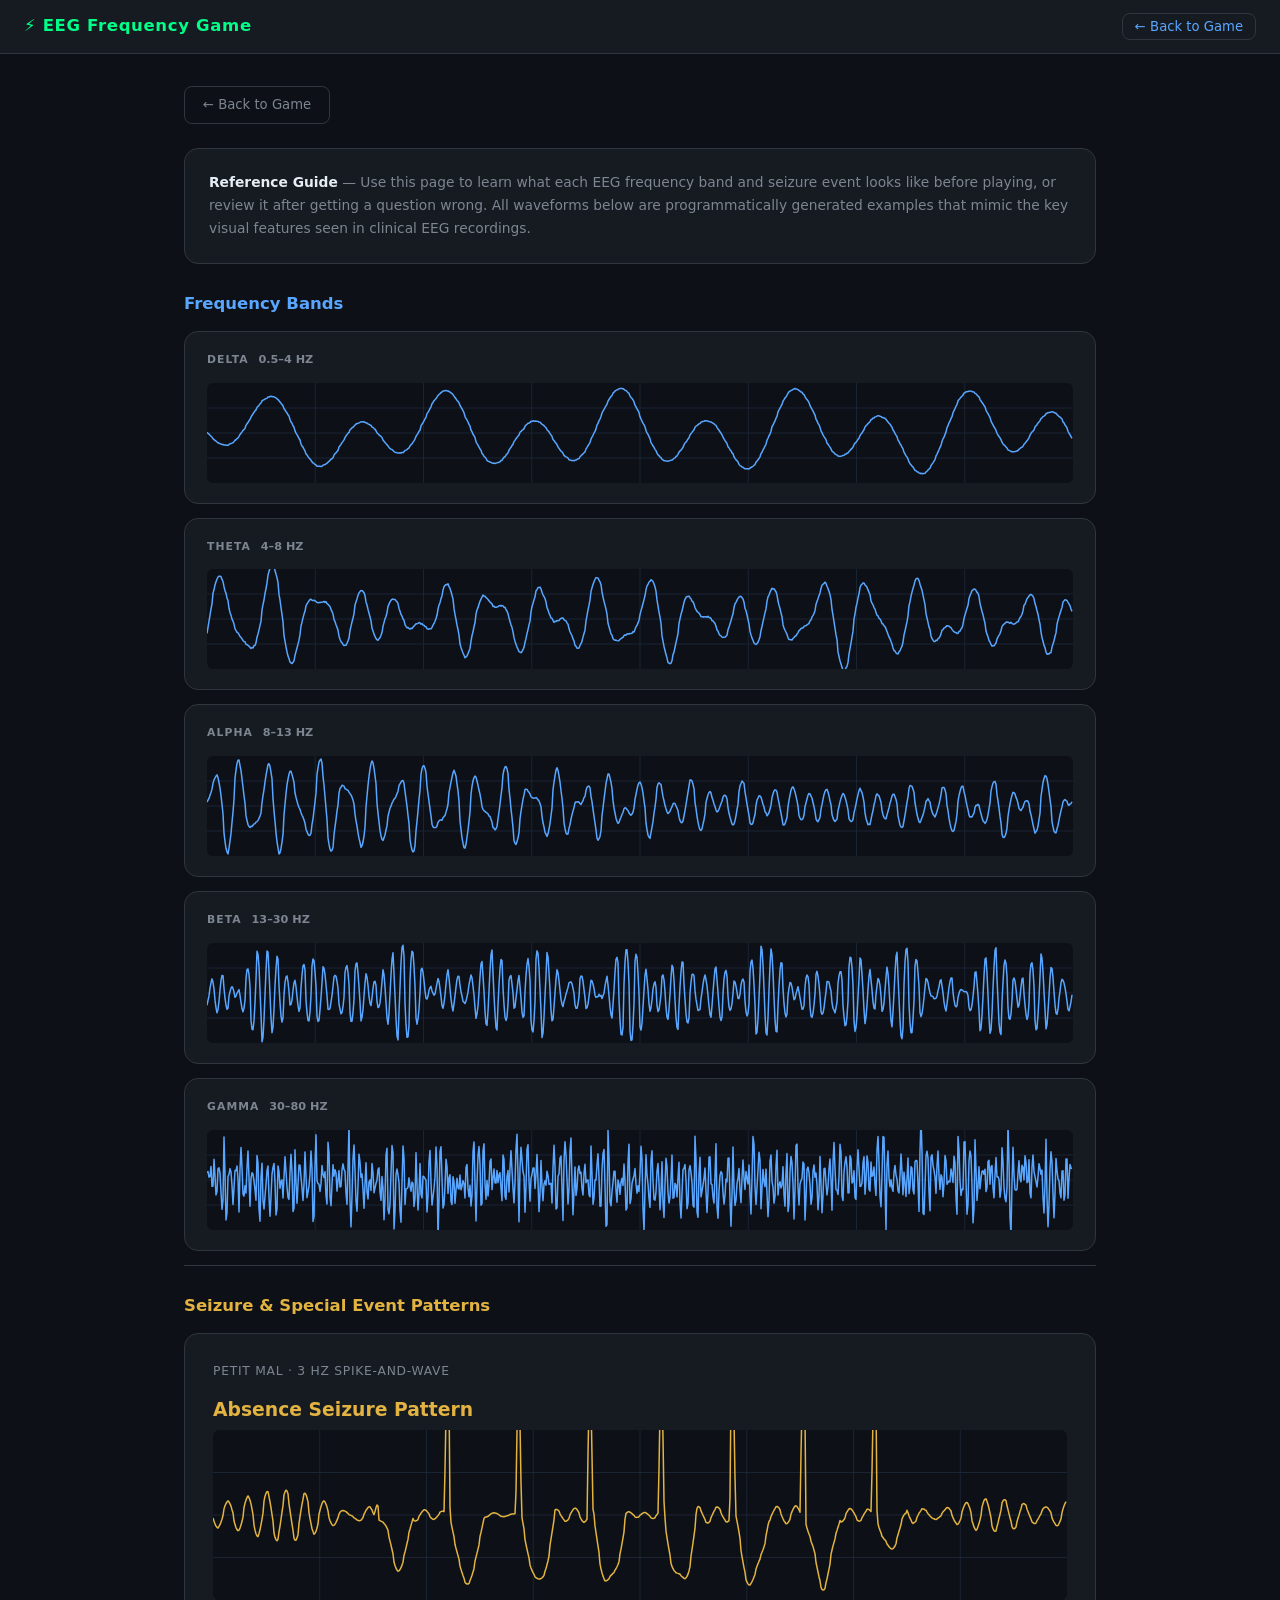
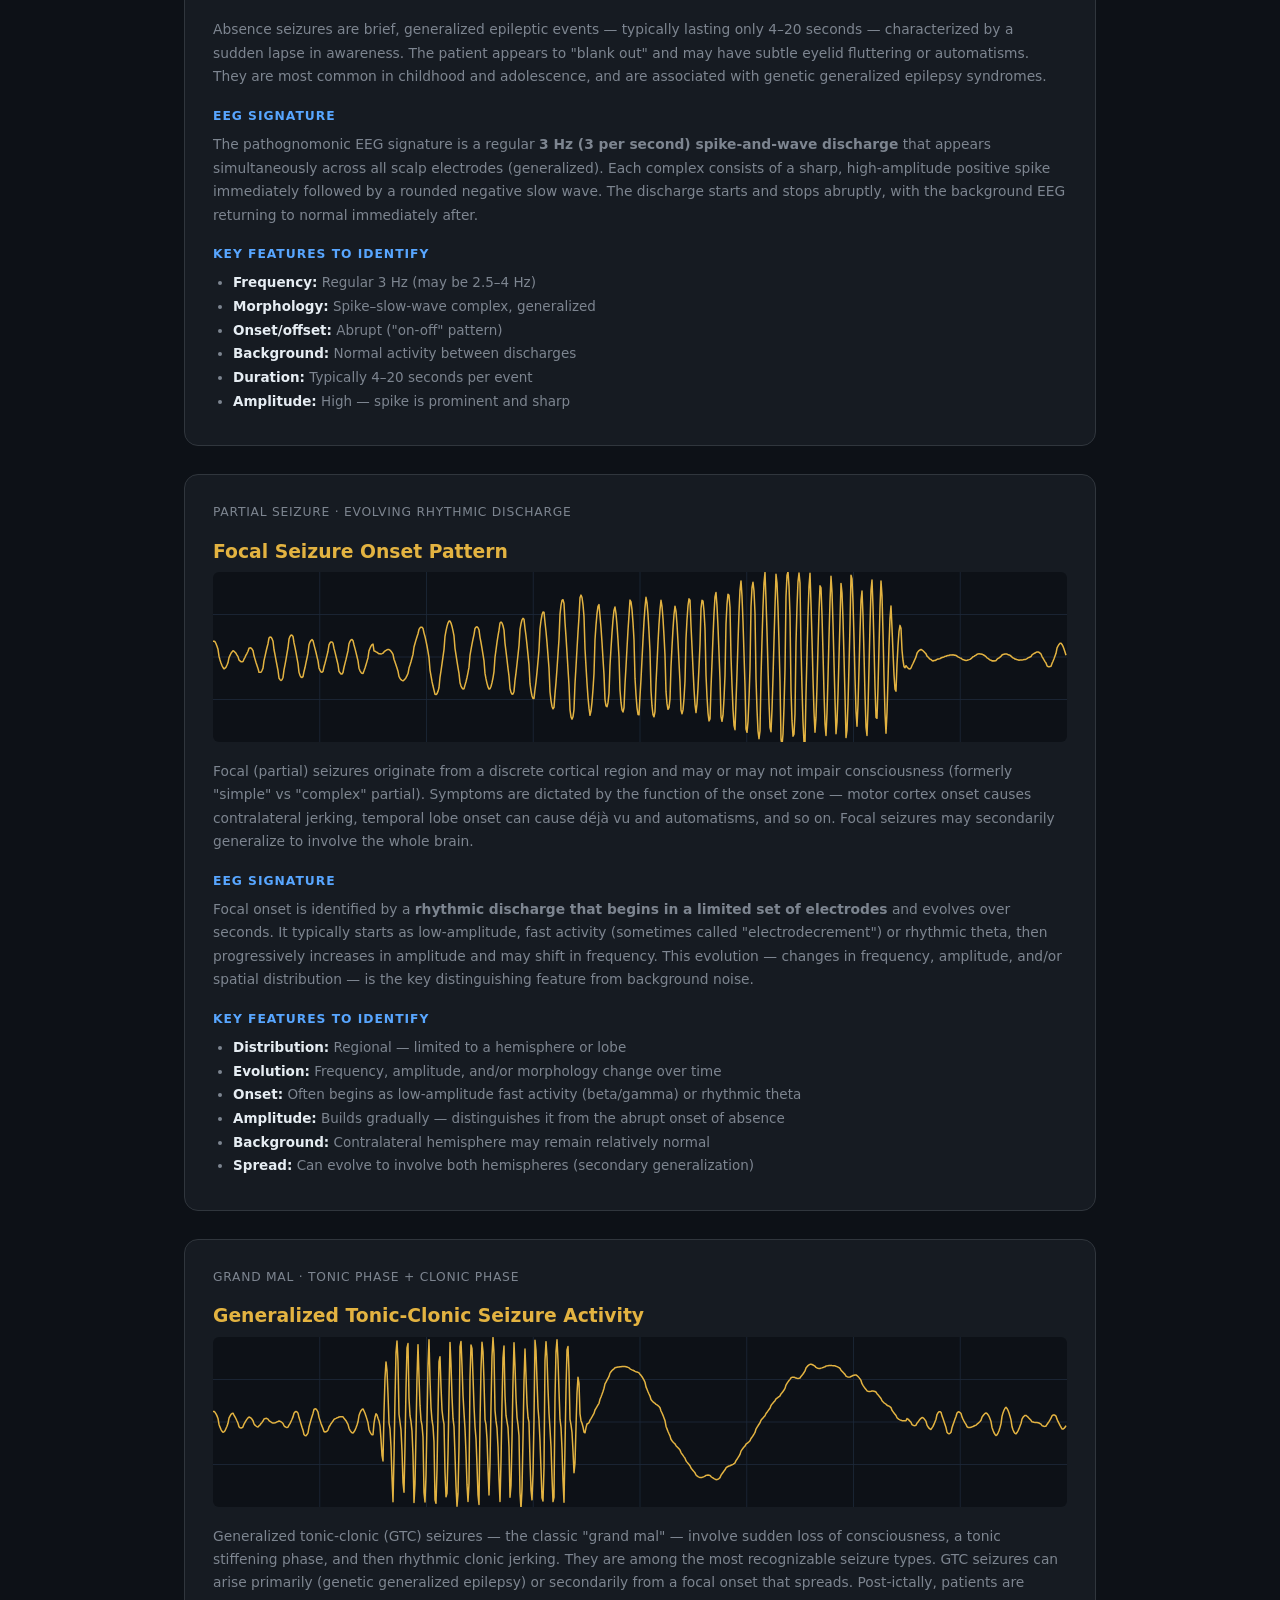
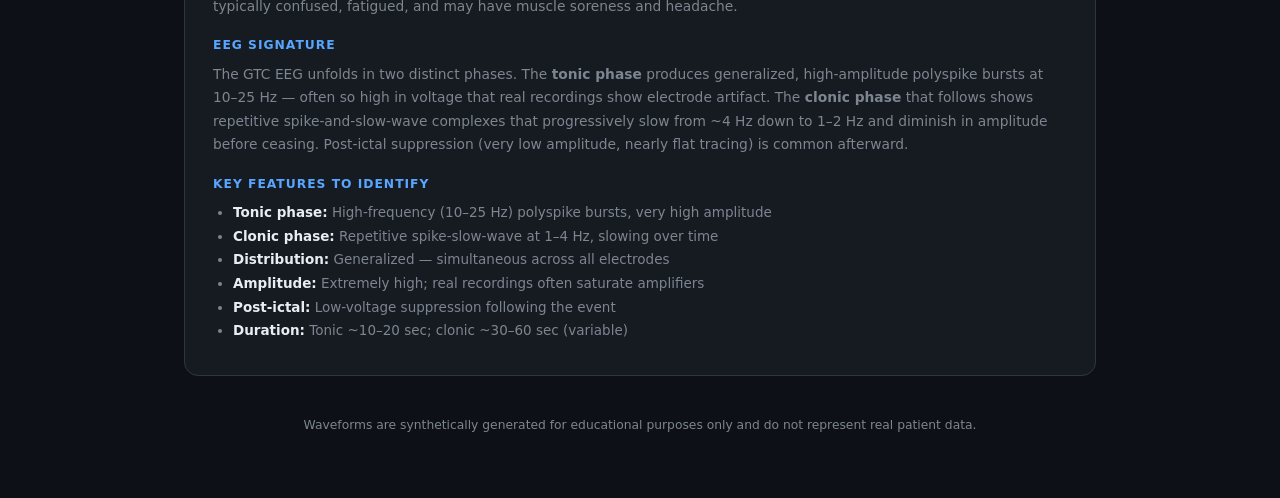
==== guide.html @ 134cc87a "first push, bare bones functionality" ====
<!DOCTYPE html>
<html lang="en">
<head>
  <meta charset="UTF-8" />
  <meta name="viewport" content="width=device-width, initial-scale=1.0" />
  <title>EEG Reference Guide</title>
  <link rel="stylesheet" href="style.css" />
  <style>
    .guide-intro {
      background: var(--surface);
      border: 1px solid var(--border);
      border-radius: var(--radius-lg);
      padding: 22px 24px;
      margin-bottom: 28px;
      color: var(--text-muted);
      font-size: 0.92rem;
      line-height: 1.7;
    }
    .guide-intro strong { color: var(--text); }

    .guide-back-btn {
      display: inline-block;
      padding: 8px 18px;
      border: 1px solid var(--border);
      border-radius: var(--radius);
      color: var(--text-muted);
      font-size: 0.88rem;
      margin-bottom: 24px;
      transition: border-color 0.15s, color 0.15s;
    }
    .guide-back-btn:hover {
      border-color: var(--green);
      color: var(--green);
      text-decoration: none;
    }

    .section-divider {
      border: none;
      border-top: 1px solid var(--border);
      margin: 8px 0 28px;
    }

    .band-section-header {
      font-size: 1.1rem;
      font-weight: 700;
      color: var(--blue);
      margin-bottom: 14px;
    }
  </style>
</head>
<body>

<header class="site-header">
  <h1>⚡ EEG Frequency Game</h1>
  <nav class="header-nav">
    <a href="index.html">← Back to Game</a>
  </nav>
</header>

<main class="main-content">

  <a href="index.html" class="guide-back-btn">← Back to Game</a>

  <div class="guide-intro">
    <strong>Reference Guide</strong> — Use this page to learn what each EEG frequency band and seizure event looks
    like before playing, or review it after getting a question wrong. All waveforms below are
    programmatically generated examples that mimic the key visual features seen in clinical EEG recordings.
  </div>

  <!-- ── Frequency Bands ─────────────────────────────────────────────── -->
  <div class="band-section-header">Frequency Bands</div>
  <div id="band-examples"></div>

  <hr class="section-divider" />

  <!-- ── Seizure Events ─────────────────────────────────────────────── -->
  <div class="band-section-header" style="color:var(--yellow)">Seizure &amp; Special Event Patterns</div>

  <div id="guide-container"></div>

  <p style="margin-top:40px;color:var(--text-muted);font-size:0.82rem;text-align:center;">
    Waveforms are synthetically generated for educational purposes only and do not represent real patient data.
  </p>

</main>

<script src="eeg.js"></script>
<script src="guide.js"></script>
</body>
</html>
---- style.css ----
/* ── Reset & base ──────────────────────────────────────────────────────── */
*, *::before, *::after { box-sizing: border-box; margin: 0; padding: 0; }

:root {
  --bg:        #0d1117;
  --surface:   #161b22;
  --surface2:  #1e2a3a;
  --border:    #30363d;
  --text:      #e6edf3;
  --text-muted:#7d8590;
  --green:     #00ff88;
  --green-dim: #00c96a;
  --blue:      #58a6ff;
  --yellow:    #e3b341;
  --red:       #f85149;
  --purple:    #bc8cff;
  --radius:    8px;
  --radius-lg: 14px;
}

html, body {
  height: 100%;
  background: var(--bg);
  color: var(--text);
  font-family: 'Segoe UI', system-ui, -apple-system, sans-serif;
  font-size: 15px;
  line-height: 1.5;
}

a { color: var(--blue); text-decoration: none; }
a:hover { text-decoration: underline; }

/* ── Utility ───────────────────────────────────────────────────────────── */
.hidden { display: none !important; }

/* ── Header ────────────────────────────────────────────────────────────── */
.site-header {
  display: flex;
  align-items: center;
  justify-content: space-between;
  padding: 14px 24px;
  background: var(--surface);
  border-bottom: 1px solid var(--border);
  position: sticky;
  top: 0;
  z-index: 100;
}

.site-header h1 {
  font-size: 1.1rem;
  font-weight: 600;
  color: var(--green);
  letter-spacing: 0.04em;
}

.header-stats {
  display: flex;
  gap: 20px;
  font-size: 0.88rem;
  color: var(--text-muted);
}

.header-stats span strong {
  color: var(--text);
  font-weight: 600;
}

.header-nav a {
  font-size: 0.88rem;
  padding: 5px 12px;
  border: 1px solid var(--border);
  border-radius: var(--radius);
  transition: border-color 0.15s, color 0.15s;
}

.header-nav a:hover {
  border-color: var(--blue);
  color: var(--blue);
  text-decoration: none;
}

/* ── Main layout ───────────────────────────────────────────────────────── */
.main-content {
  max-width: 960px;
  margin: 0 auto;
  padding: 32px 24px 64px;
}

/* ── EEG canvas container ──────────────────────────────────────────────── */
.canvas-container {
  background: var(--surface);
  border: 1px solid var(--border);
  border-radius: var(--radius-lg);
  padding: 16px;
  margin-bottom: 28px;
}

.canvas-label {
  font-size: 0.78rem;
  color: var(--text-muted);
  letter-spacing: 0.08em;
  text-transform: uppercase;
  margin-bottom: 10px;
}

#eeg-canvas {
  width: 100%;
  height: 200px;
  display: block;
  border-radius: 6px;
}

/* ── Section card ──────────────────────────────────────────────────────── */
.card {
  background: var(--surface);
  border: 1px solid var(--border);
  border-radius: var(--radius-lg);
  padding: 20px 22px;
  margin-bottom: 18px;
}

.card-title {
  font-size: 0.72rem;
  letter-spacing: 0.1em;
  text-transform: uppercase;
  color: var(--text-muted);
  margin-bottom: 14px;
  font-weight: 600;
}

/* ── Toggle button groups ──────────────────────────────────────────────── */
.btn-group {
  display: flex;
  flex-wrap: wrap;
  gap: 10px;
}

.btn-toggle {
  padding: 8px 18px;
  border-radius: var(--radius);
  border: 1px solid var(--border);
  background: transparent;
  color: var(--text-muted);
  cursor: pointer;
  font-size: 0.9rem;
  font-weight: 500;
  transition: border-color 0.15s, color 0.15s, background 0.15s;
}

.btn-toggle:hover {
  border-color: var(--blue);
  color: var(--text);
}

.btn-toggle.selected {
  border-color: var(--green);
  color: var(--green);
  background: rgba(0, 255, 136, 0.08);
}

/* Event buttons */
.btn-event {
  padding: 8px 18px;
  border-radius: var(--radius);
  border: 1px solid var(--border);
  background: transparent;
  color: var(--text-muted);
  cursor: pointer;
  font-size: 0.88rem;
  font-weight: 500;
  transition: border-color 0.15s, color 0.15s, background 0.15s;
}

.btn-event:hover {
  border-color: var(--yellow);
  color: var(--text);
}

.btn-event.selected {
  border-color: var(--yellow);
  color: var(--yellow);
  background: rgba(227, 179, 65, 0.1);
}

.btn-event.selected-none {
  border-color: var(--text-muted);
  color: var(--text);
  background: rgba(255,255,255,0.04);
}

/* ── Submit button ─────────────────────────────────────────────────────── */
.btn-submit {
  display: block;
  width: 100%;
  max-width: 280px;
  margin: 24px auto 0;
  padding: 13px 0;
  border-radius: var(--radius);
  border: none;
  background: var(--green);
  color: #000;
  font-size: 1rem;
  font-weight: 700;
  cursor: pointer;
  letter-spacing: 0.03em;
  transition: background 0.15s, transform 0.1s;
}

.btn-submit:hover  { background: var(--green-dim); }
.btn-submit:active { transform: scale(0.97); }
.btn-submit:disabled {
  background: var(--border);
  color: var(--text-muted);
  cursor: not-allowed;
  transform: none;
}

/* ── Next Round button ─────────────────────────────────────────────────── */
.btn-next {
  display: inline-block;
  padding: 11px 28px;
  border-radius: var(--radius);
  border: 1px solid var(--green);
  background: transparent;
  color: var(--green);
  font-size: 0.95rem;
  font-weight: 600;
  cursor: pointer;
  transition: background 0.15s;
}

.btn-next:hover { background: rgba(0,255,136,0.08); }

/* ── Feedback panel ────────────────────────────────────────────────────── */
#feedback-panel {
  background: var(--surface);
  border: 1px solid var(--border);
  border-radius: var(--radius-lg);
  padding: 24px 26px;
  margin-top: 24px;
  animation: slideDown 0.22s ease;
}

@keyframes slideDown {
  from { opacity: 0; transform: translateY(-8px); }
  to   { opacity: 1; transform: translateY(0); }
}

.feedback-header {
  display: flex;
  align-items: center;
  gap: 10px;
  margin-bottom: 16px;
}

.feedback-icon {
  font-size: 1.6rem;
  line-height: 1;
}

.feedback-headline {
  font-size: 1.15rem;
  font-weight: 700;
}

.feedback-headline.correct { color: var(--green); }
.feedback-headline.partial { color: var(--yellow); }
.feedback-headline.wrong   { color: var(--red); }

.feedback-detail {
  color: var(--text-muted);
  font-size: 0.92rem;
  margin-bottom: 14px;
  line-height: 1.6;
}

.feedback-points {
  font-size: 0.88rem;
  color: var(--blue);
  margin-bottom: 18px;
  font-weight: 600;
}

/* event guide inside feedback */
.event-guide-block {
  background: var(--surface2);
  border: 1px solid var(--border);
  border-radius: var(--radius);
  padding: 16px;
  margin-top: 14px;
}

.event-guide-block h3 {
  font-size: 0.85rem;
  text-transform: uppercase;
  letter-spacing: 0.08em;
  color: var(--yellow);
  margin-bottom: 10px;
}

.event-guide-block canvas {
  width: 100%;
  height: 130px;
  display: block;
  border-radius: 4px;
  margin-bottom: 10px;
}

.event-guide-block p {
  font-size: 0.88rem;
  color: var(--text-muted);
  line-height: 1.65;
}

.event-guide-block ul {
  margin-top: 8px;
  padding-left: 18px;
  font-size: 0.86rem;
  color: var(--text-muted);
  line-height: 1.7;
}

/* ── Score summary (end of game) ───────────────────────────────────────── */
#game-over {
  text-align: center;
  padding: 48px 24px;
}

#game-over h2 {
  font-size: 2rem;
  color: var(--green);
  margin-bottom: 10px;
}

#game-over .final-score {
  font-size: 3.5rem;
  font-weight: 800;
  color: var(--text);
  margin: 16px 0;
}

#game-over .score-label {
  color: var(--text-muted);
  margin-bottom: 28px;
}

#game-over .btn-submit {
  margin: 0 auto;
}

/* ── Guide page ────────────────────────────────────────────────────────── */
.guide-section {
  background: var(--surface);
  border: 1px solid var(--border);
  border-radius: var(--radius-lg);
  padding: 28px 28px 32px;
  margin-bottom: 28px;
}

.guide-section h2 {
  font-size: 1.25rem;
  font-weight: 700;
  color: var(--yellow);
  margin-bottom: 6px;
}

.guide-subtitle {
  font-size: 0.82rem;
  color: var(--text-muted);
  letter-spacing: 0.06em;
  text-transform: uppercase;
  margin-bottom: 16px;
}

.guide-canvas-wrap {
  margin-bottom: 18px;
}

.guide-canvas-wrap canvas {
  width: 100%;
  height: 170px;
  display: block;
  border-radius: 6px;
}

.guide-section p {
  color: var(--text-muted);
  font-size: 0.92rem;
  line-height: 1.7;
  margin-bottom: 12px;
}

.guide-section h3 {
  font-size: 0.82rem;
  text-transform: uppercase;
  letter-spacing: 0.08em;
  color: var(--blue);
  margin-bottom: 8px;
  margin-top: 18px;
}

.guide-section ul {
  padding-left: 20px;
  font-size: 0.9rem;
  color: var(--text-muted);
  line-height: 1.75;
}

.guide-section ul li strong { color: var(--text); }

/* ── Responsive tweaks ─────────────────────────────────────────────────── */
@media (max-width: 600px) {
  .site-header { padding: 12px 16px; flex-wrap: wrap; gap: 8px; }
  .main-content { padding: 20px 14px 48px; }
  .btn-group { gap: 8px; }
  .btn-toggle, .btn-event { padding: 7px 14px; font-size: 0.85rem; }
}
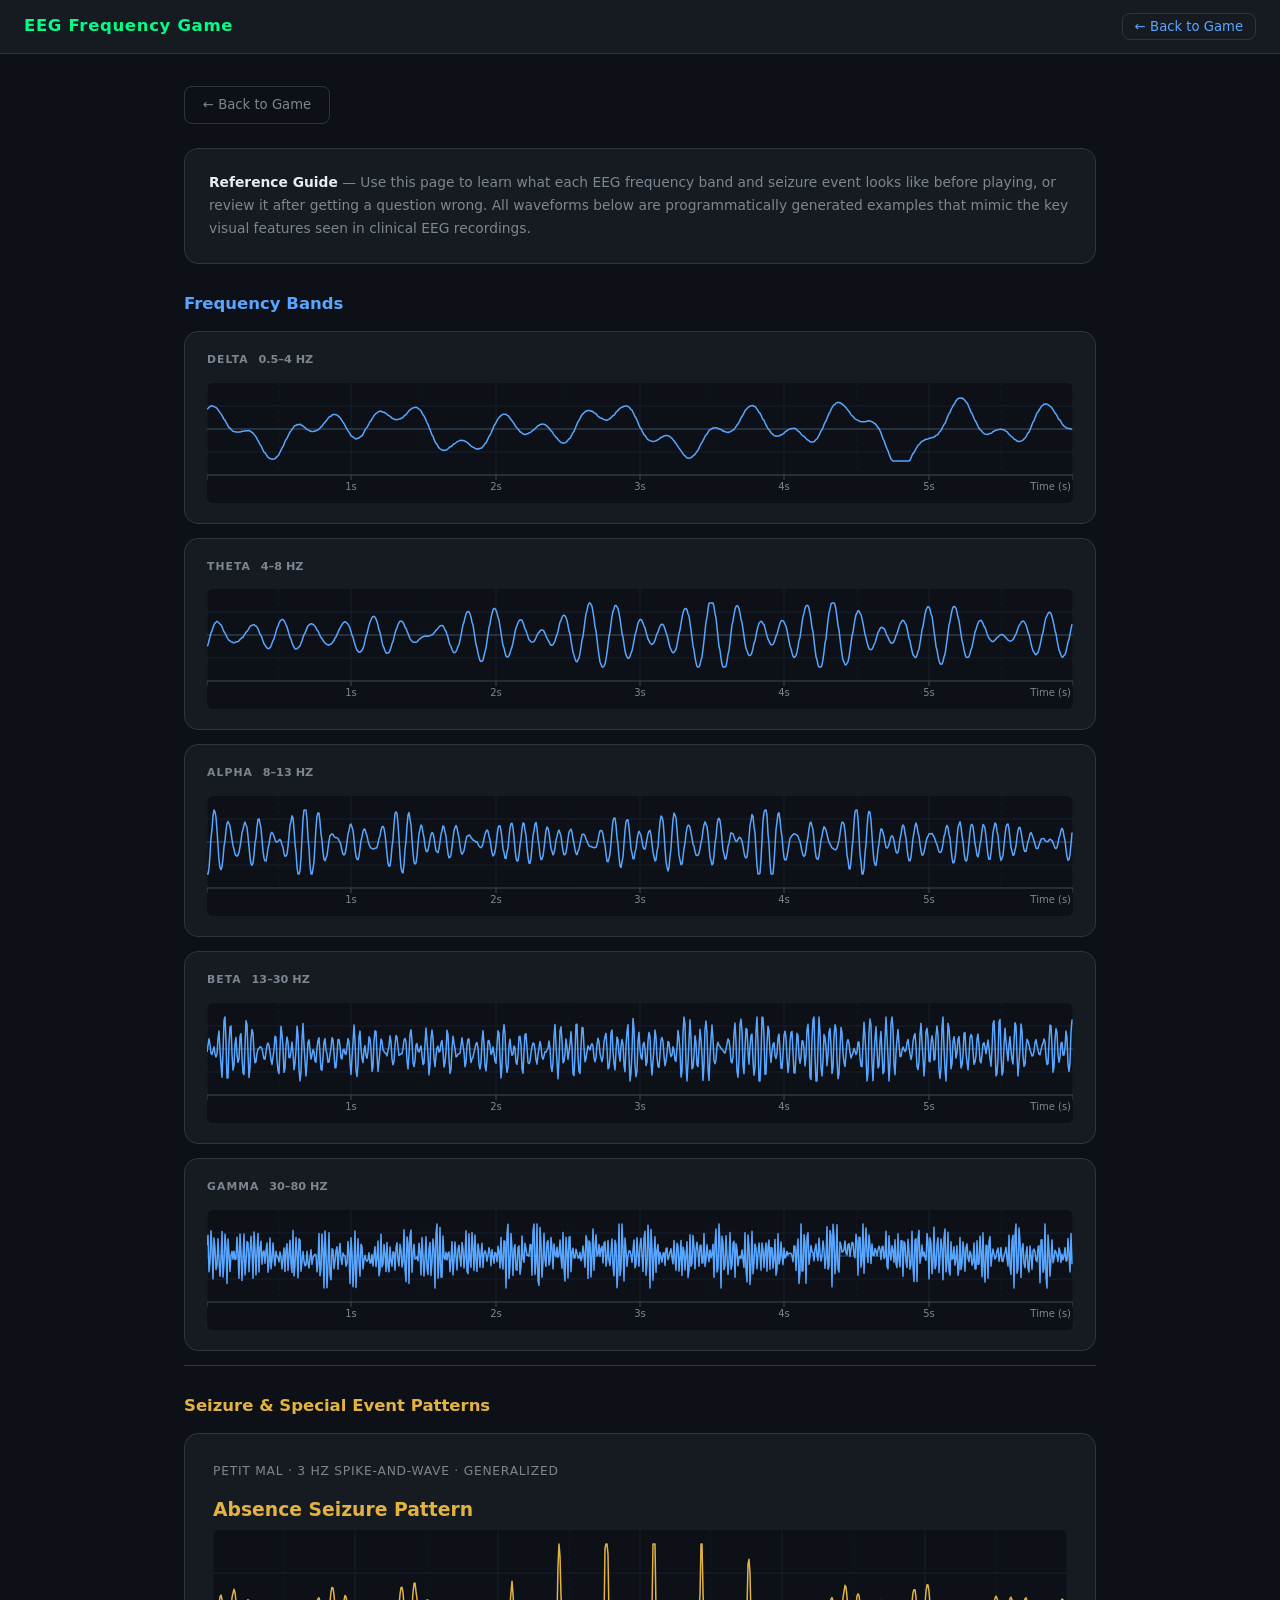
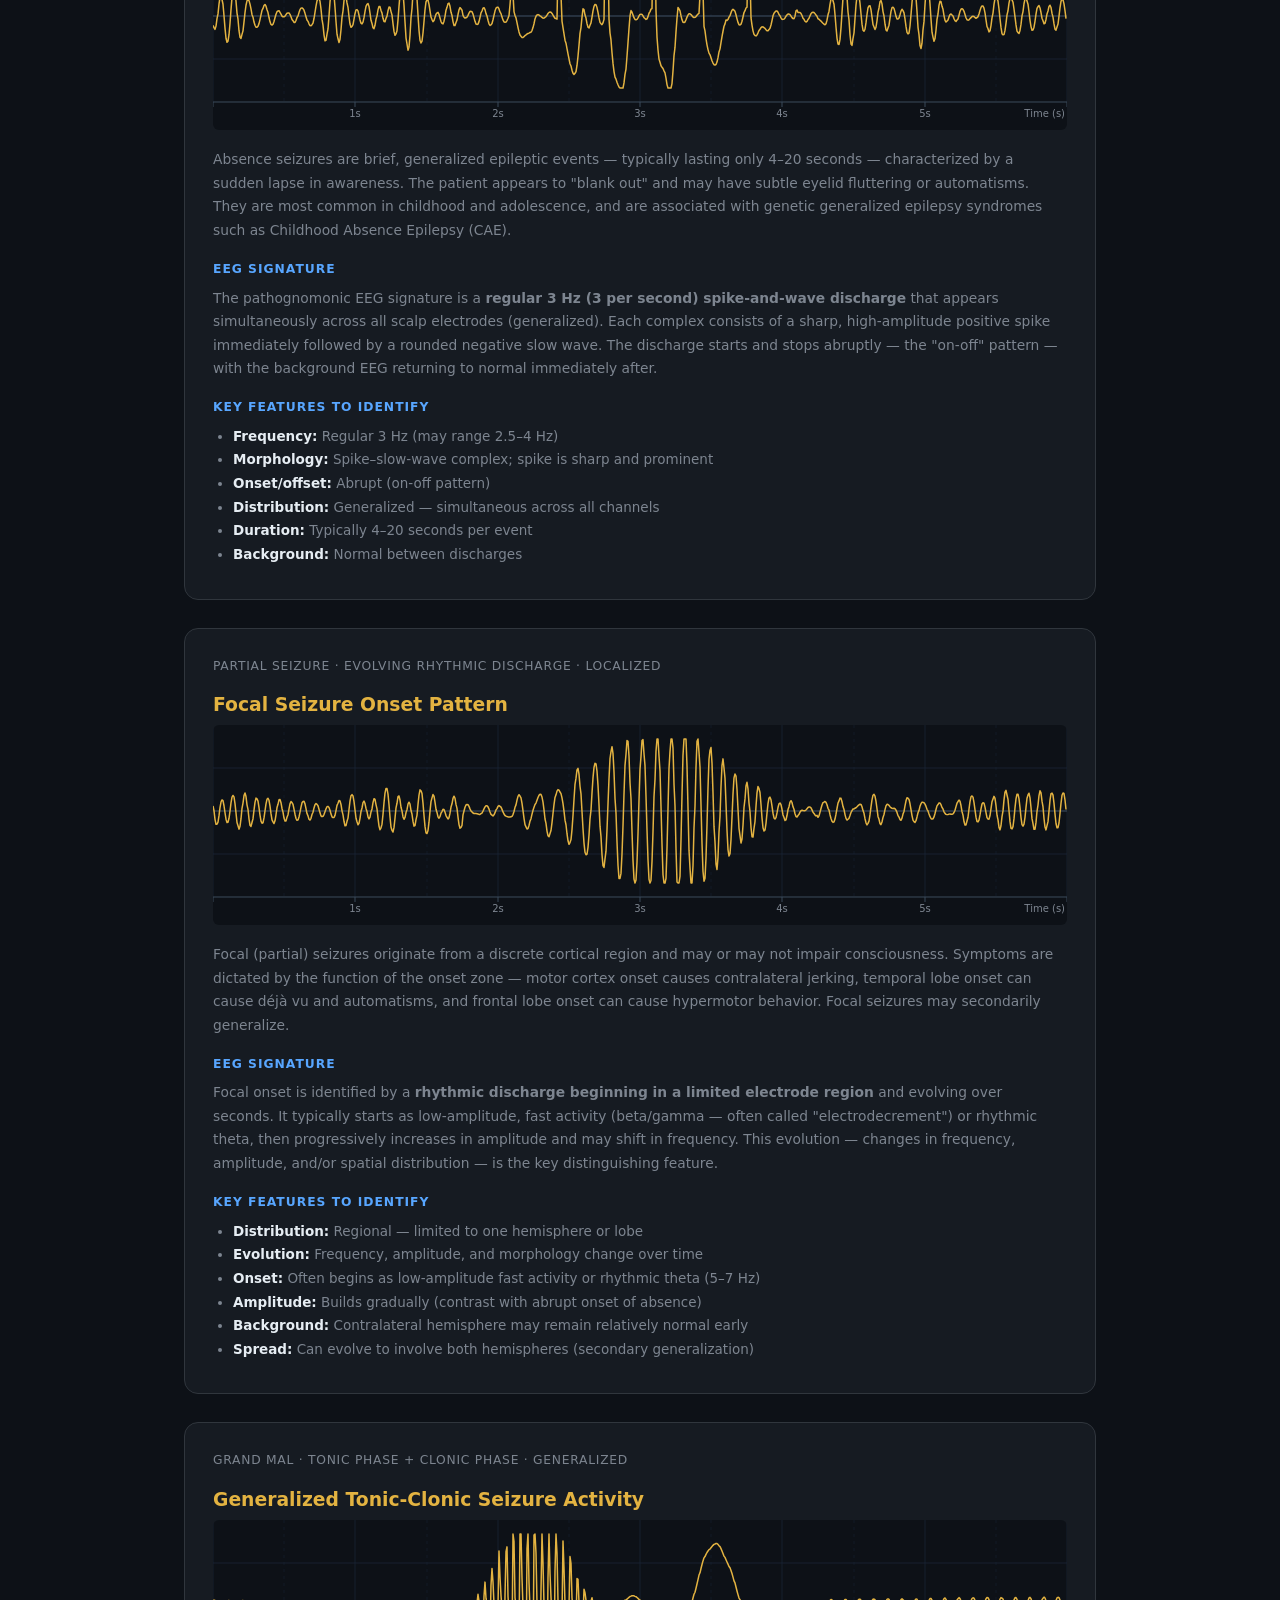
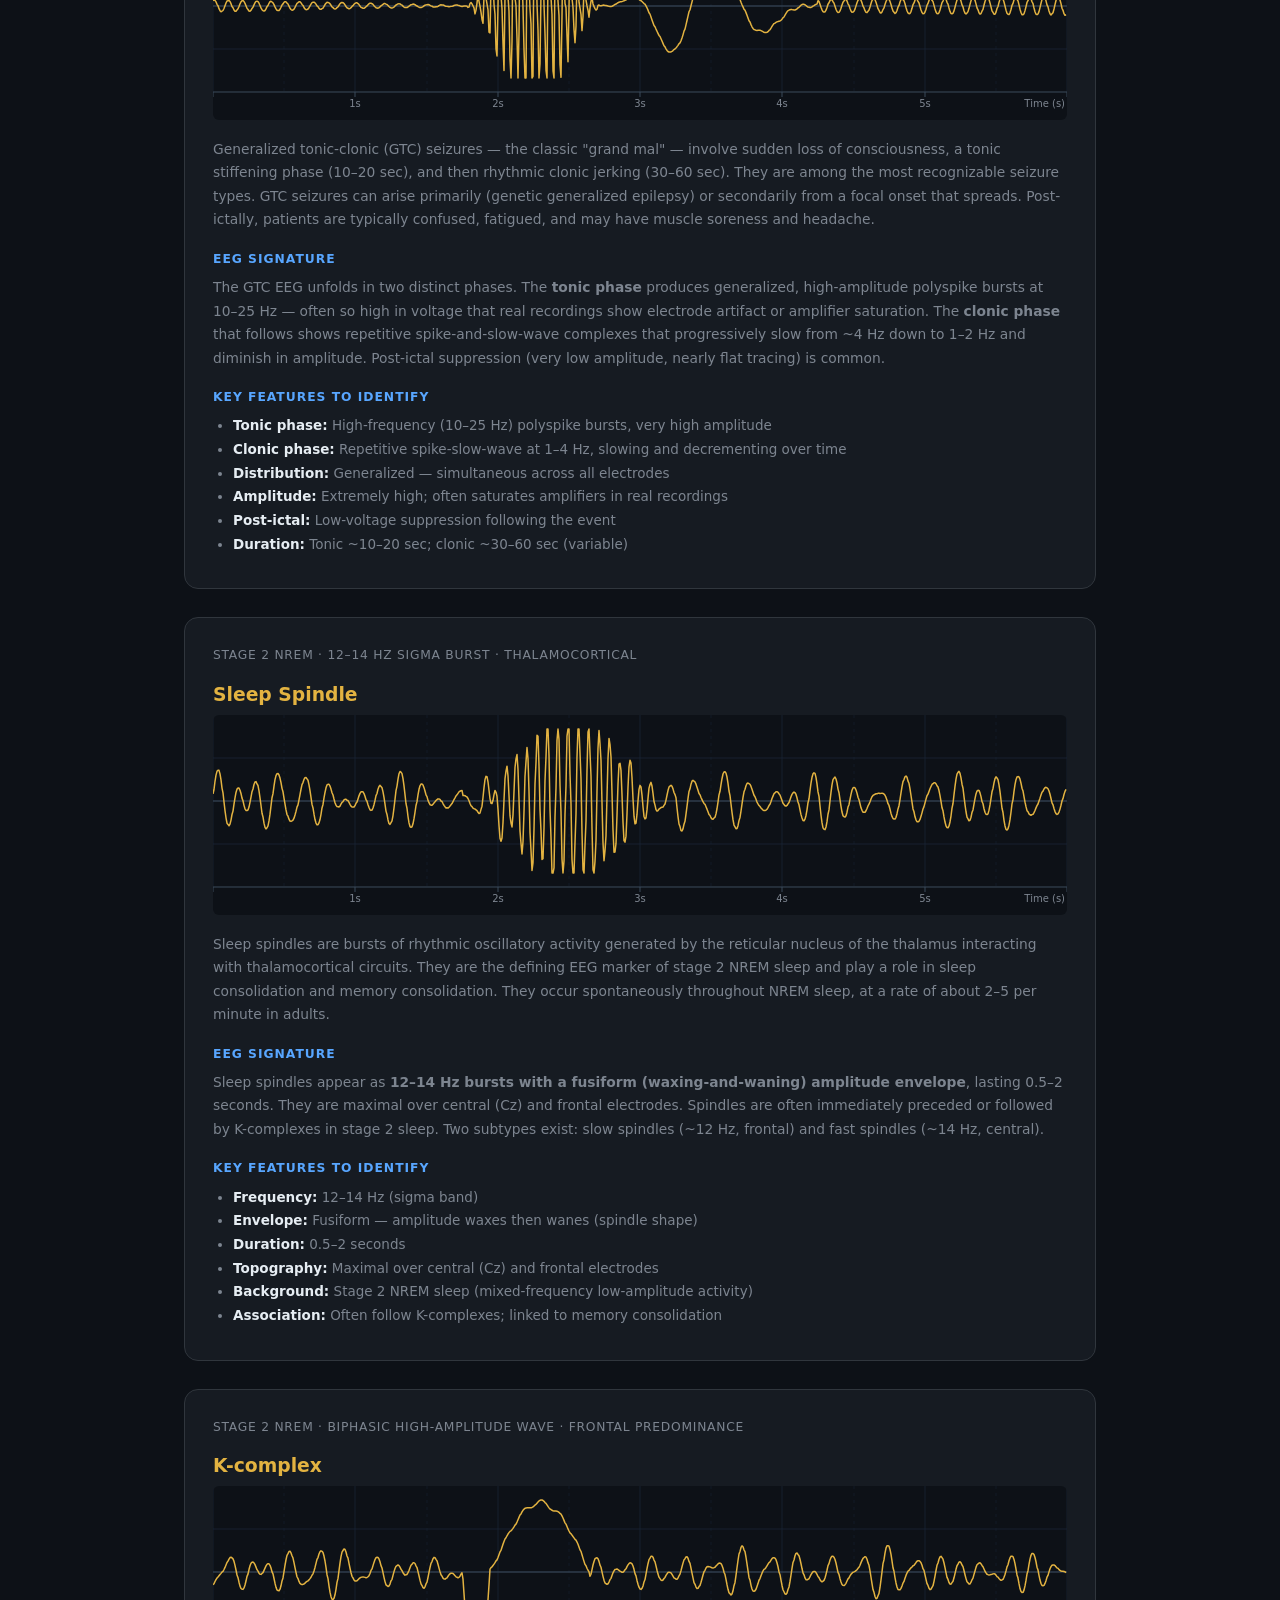
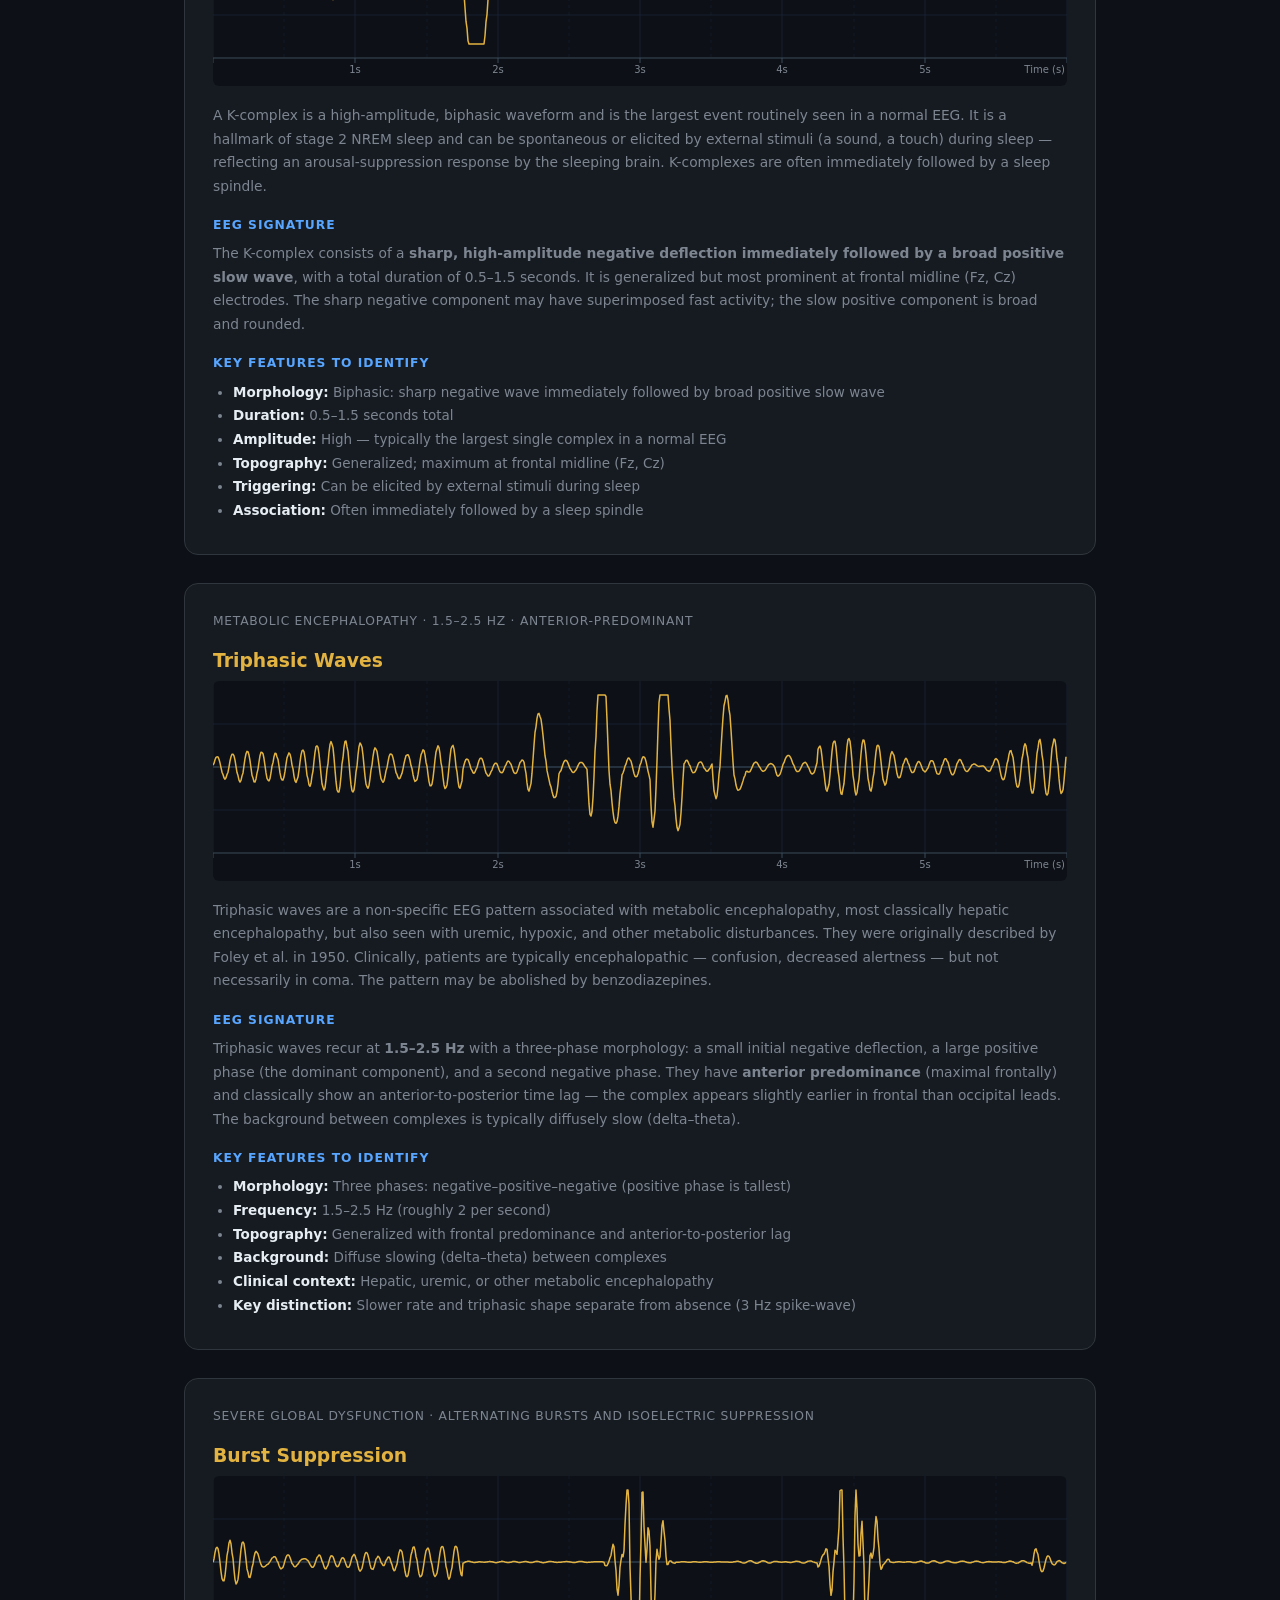
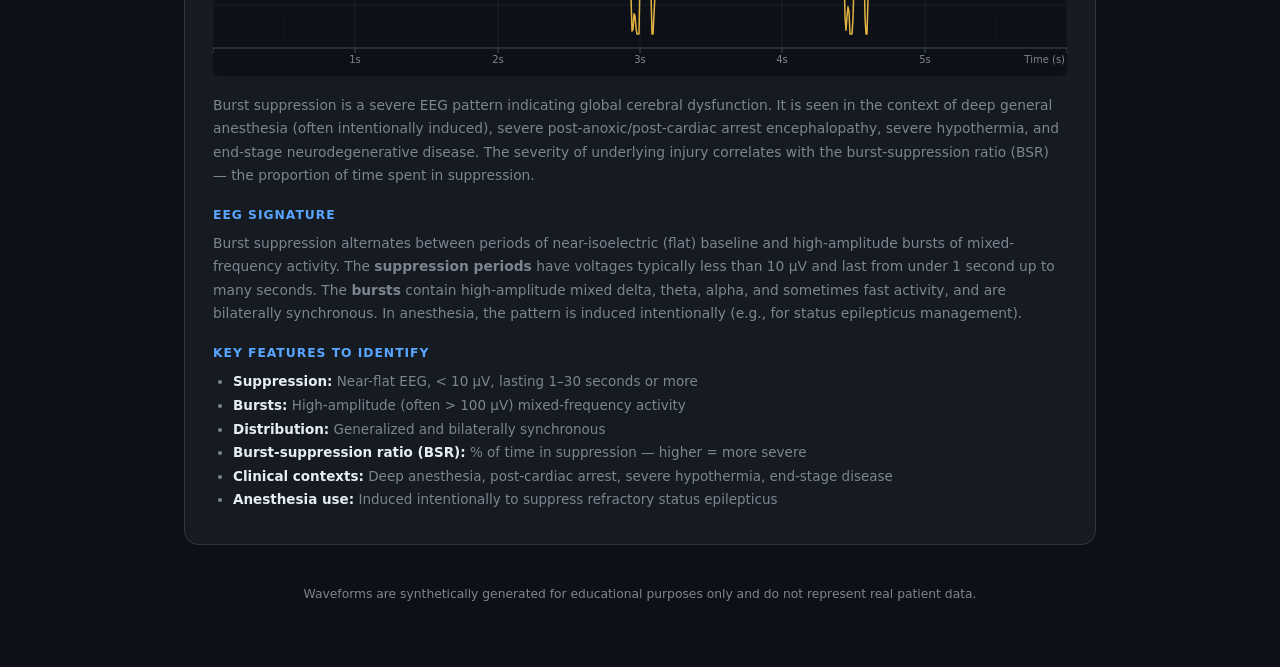
==== commit 0b5c20d9: "changed the graph, added ttime and included entire waveform" ====
--- a/guide.html
+++ b/guide.html
@@ -51,7 +51,7 @@
 <body>
 
 <header class="site-header">
-  <h1>⚡ EEG Frequency Game</h1>
+  <h1>EEG Frequency Game</h1>
   <nav class="header-nav">
     <a href="index.html">← Back to Game</a>
   </nav>
--- a/style.css
+++ b/style.css
@@ -105,7 +105,7 @@
 
 #eeg-canvas {
   width: 100%;
-  height: 200px;
+  height: 280px;
   display: block;
   border-radius: 6px;
 }
@@ -378,7 +378,7 @@
 
 .guide-canvas-wrap canvas {
   width: 100%;
-  height: 170px;
+  height: 200px;
   display: block;
   border-radius: 6px;
 }
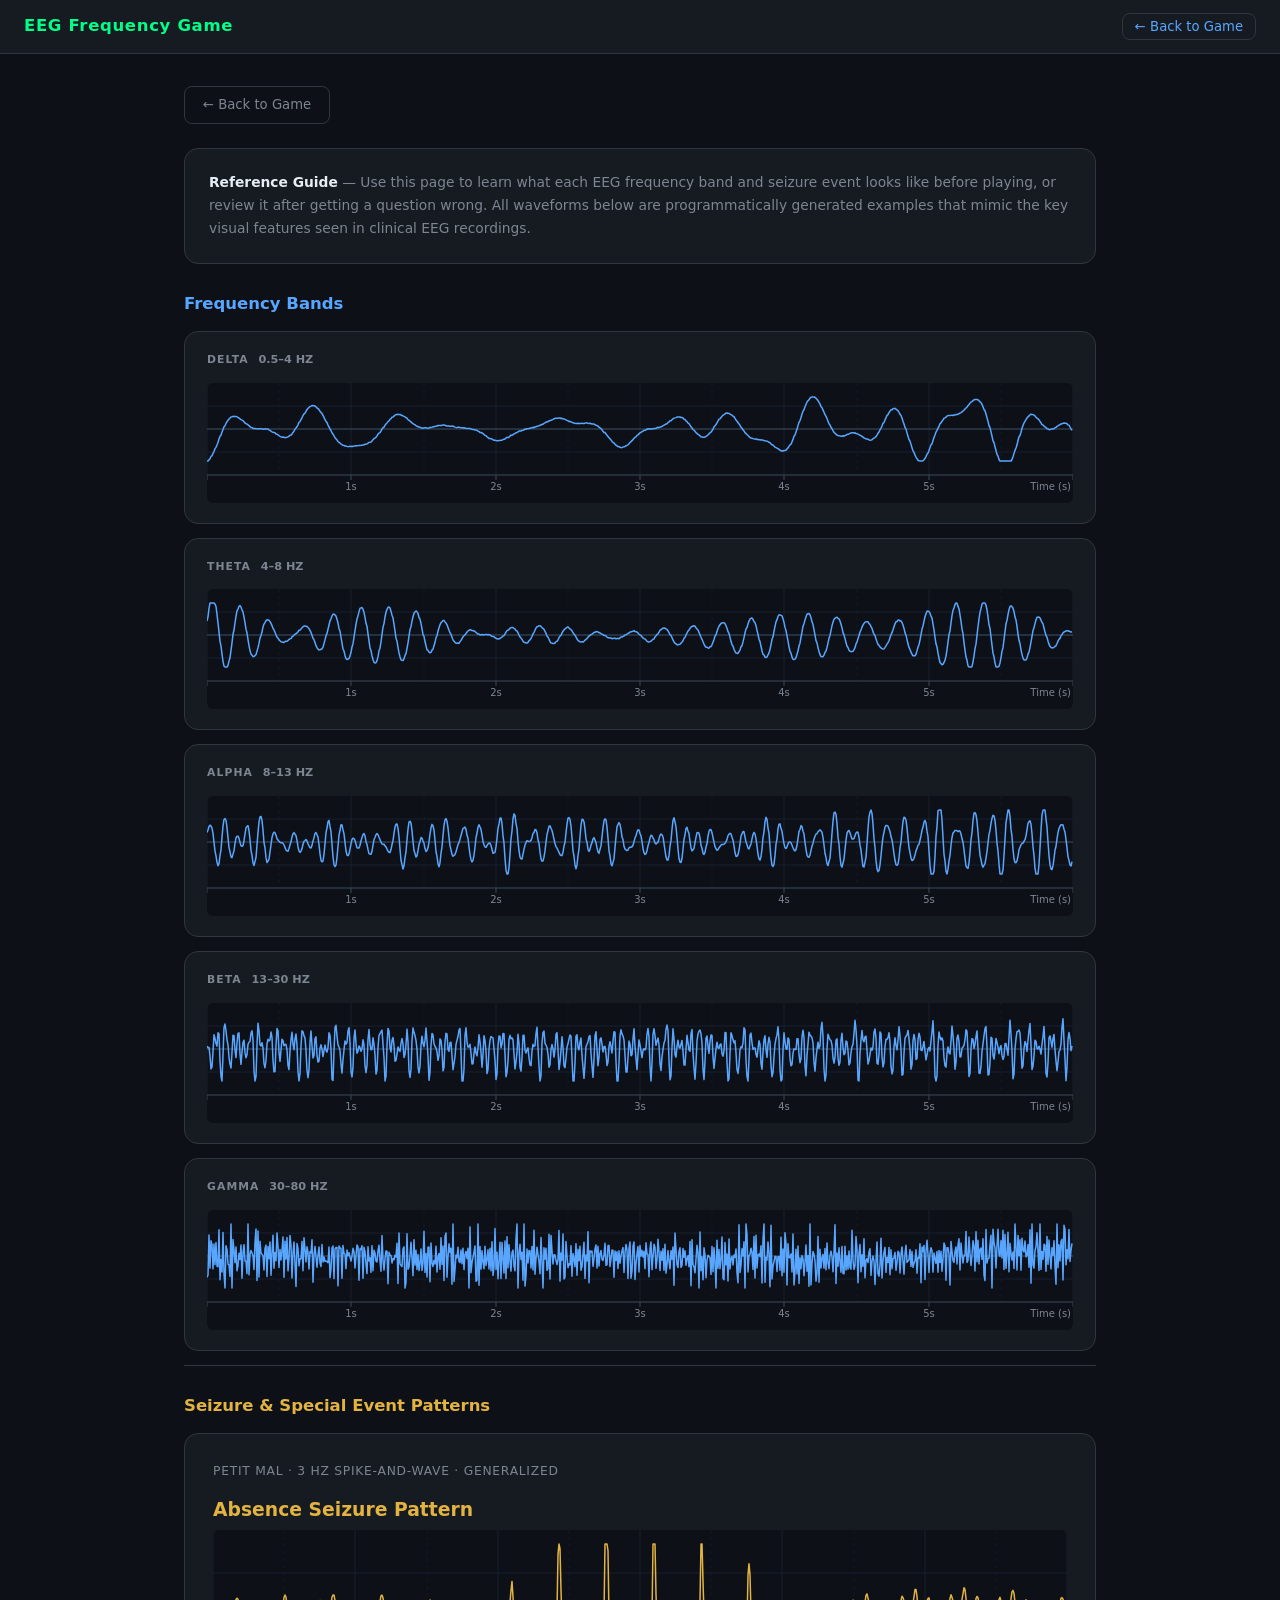
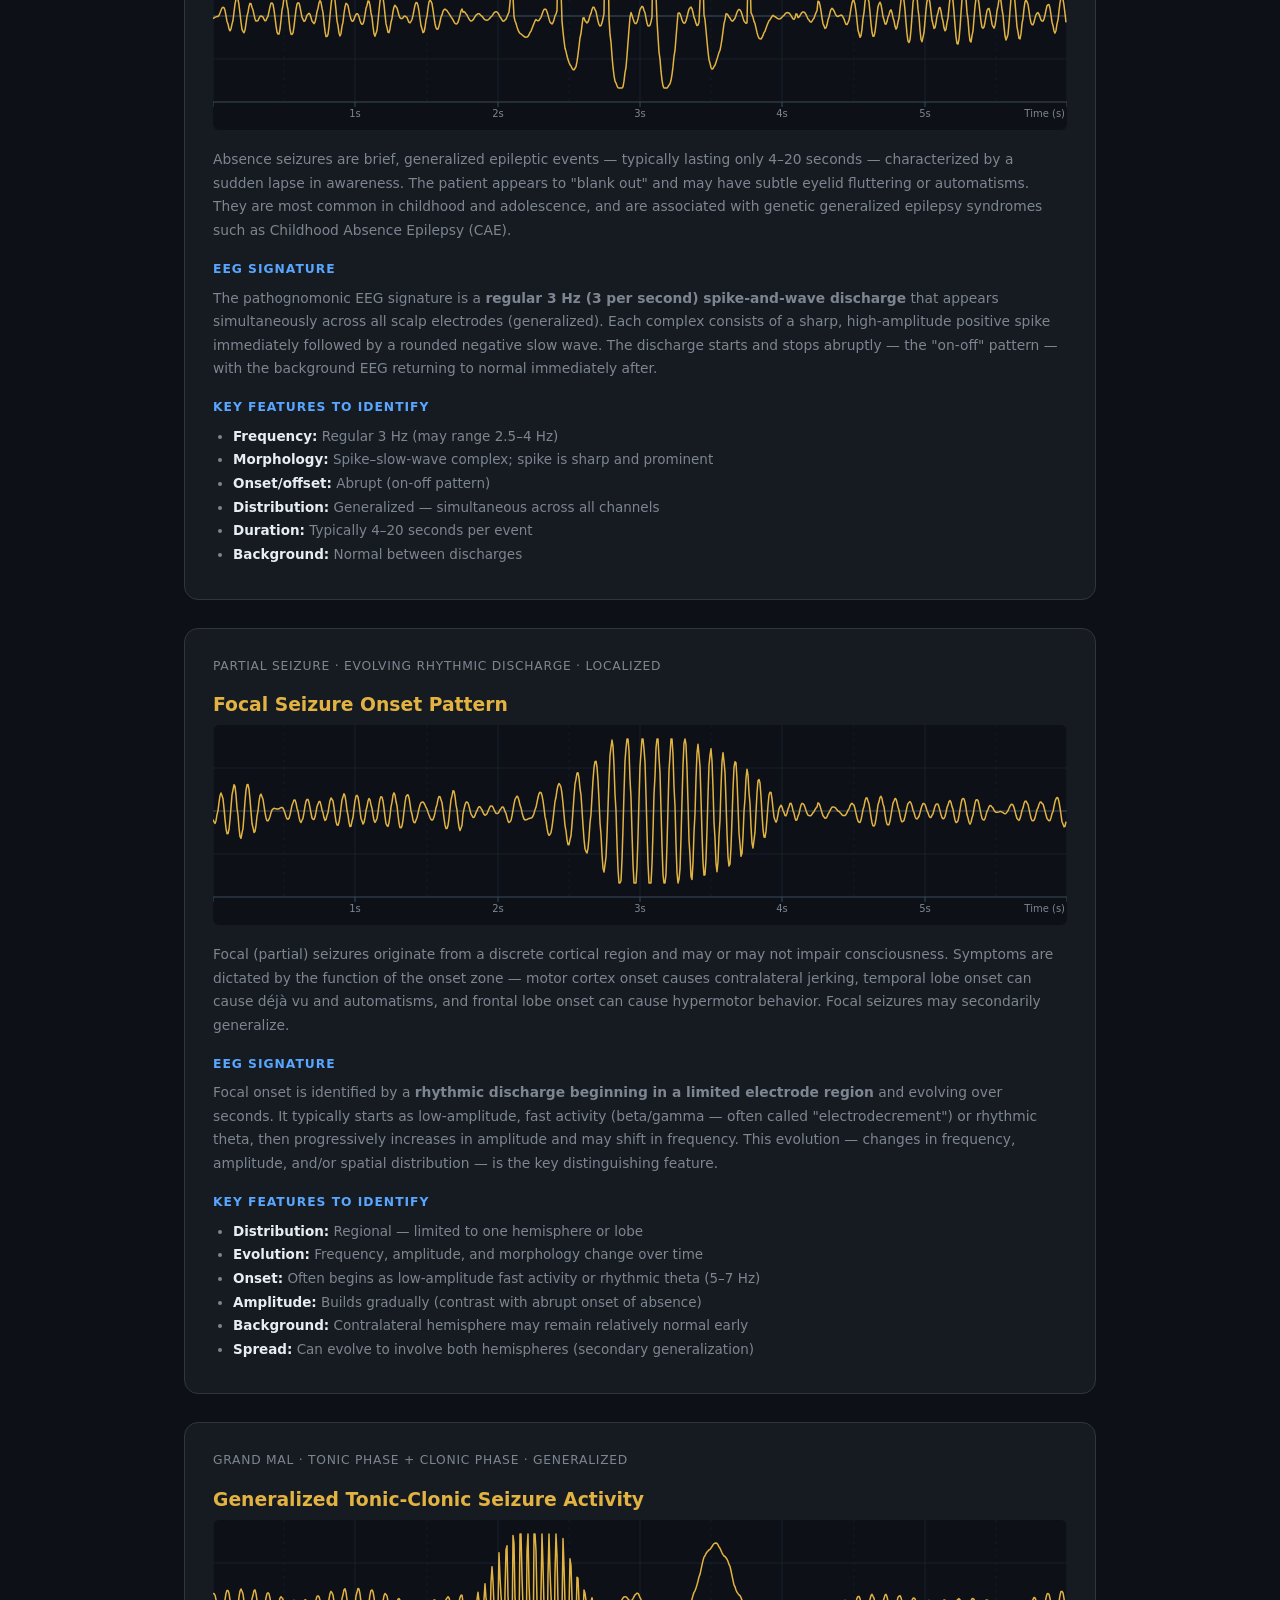
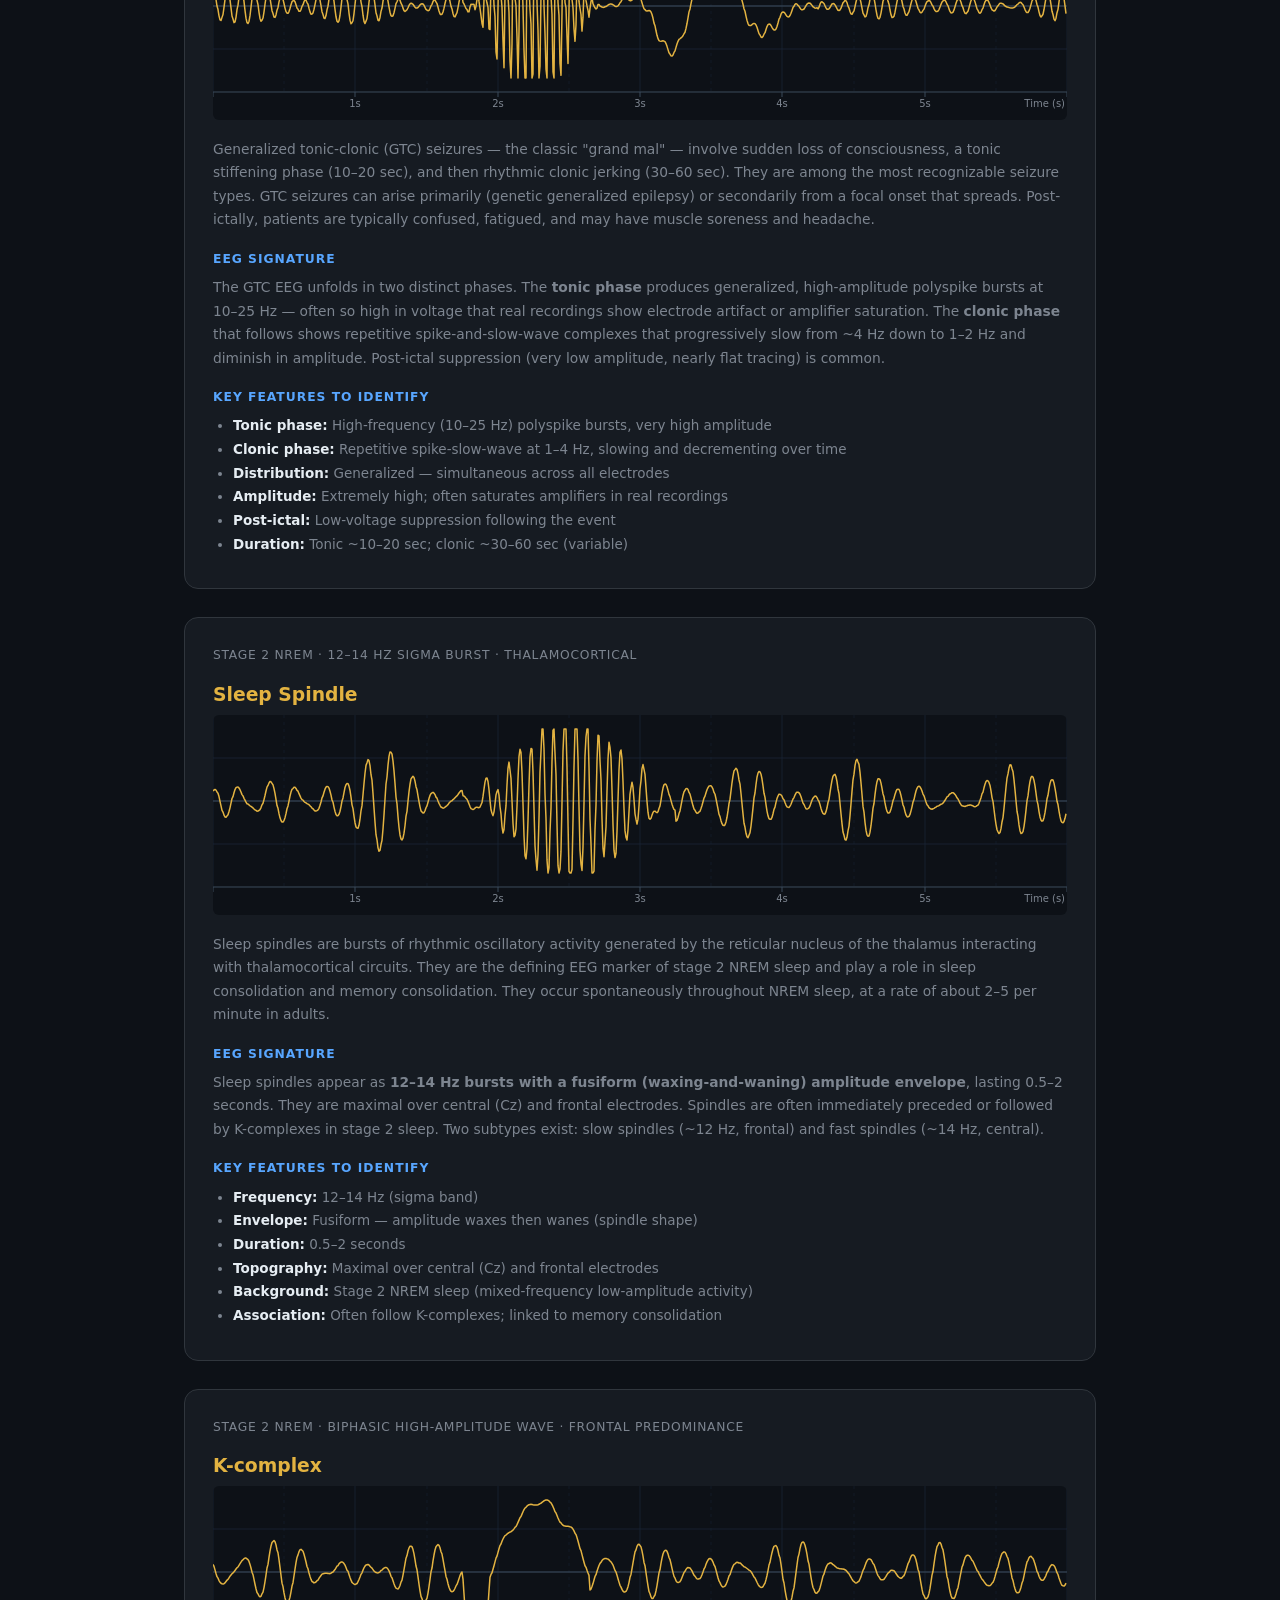
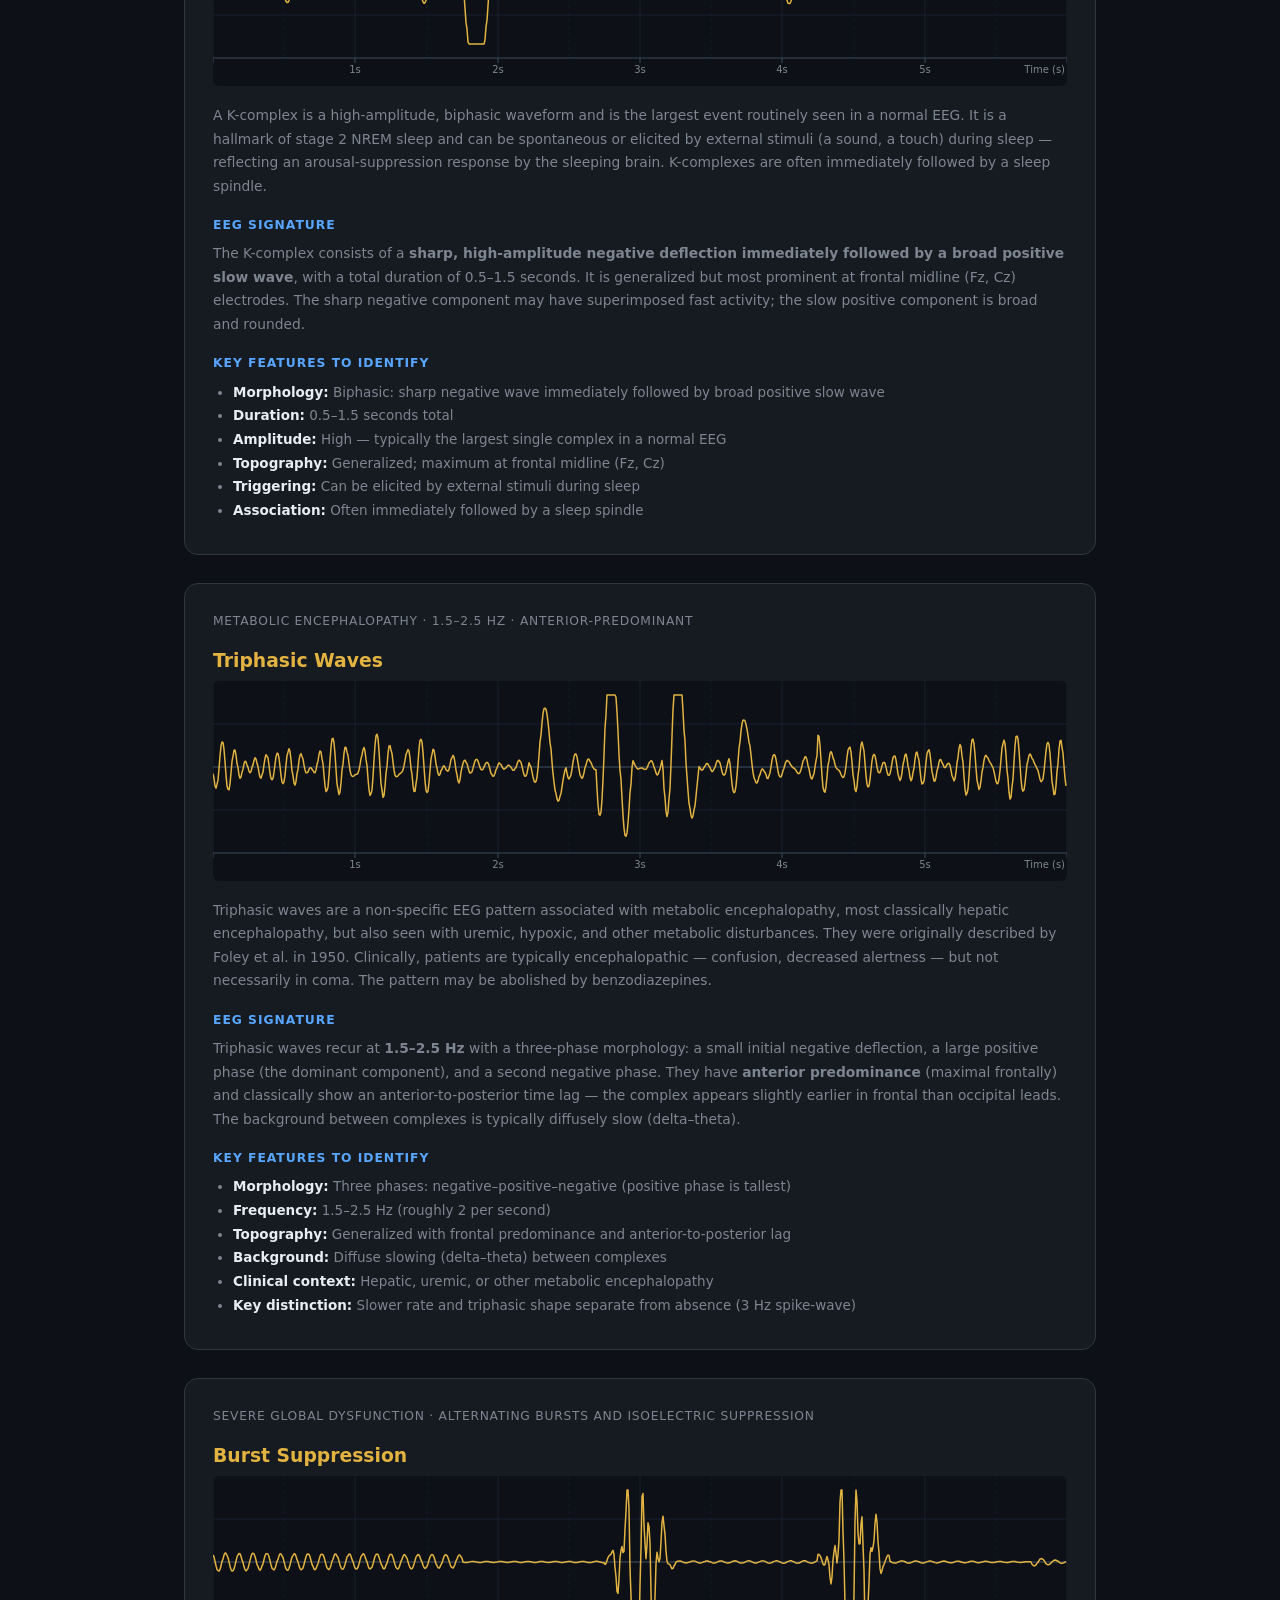
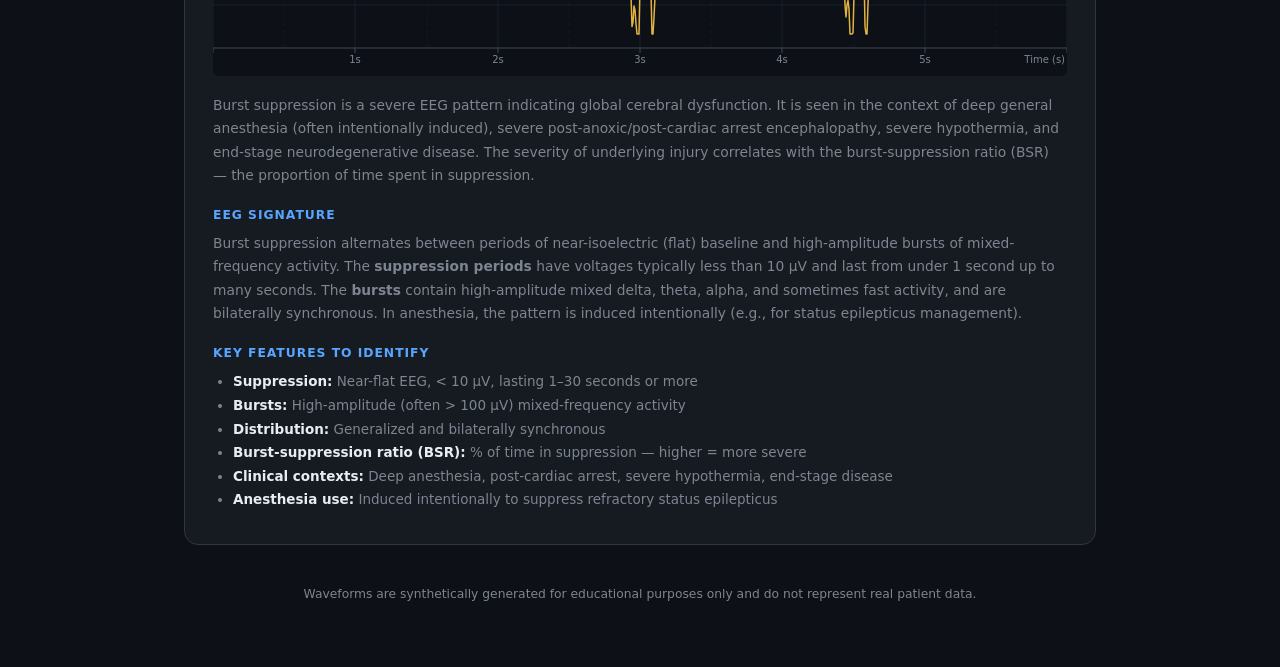
==== commit 160d2fc8: "added scrolling visual fuctionality" ====
--- a/guide.html
+++ b/guide.html
@@ -3,6 +3,7 @@
 <head>
   <meta charset="UTF-8" />
   <meta name="viewport" content="width=device-width, initial-scale=1.0" />
+  <link rel="icon" type="image/png" href="favicon.png" />
   <title>EEG Reference Guide</title>
   <link rel="stylesheet" href="style.css" />
   <style>
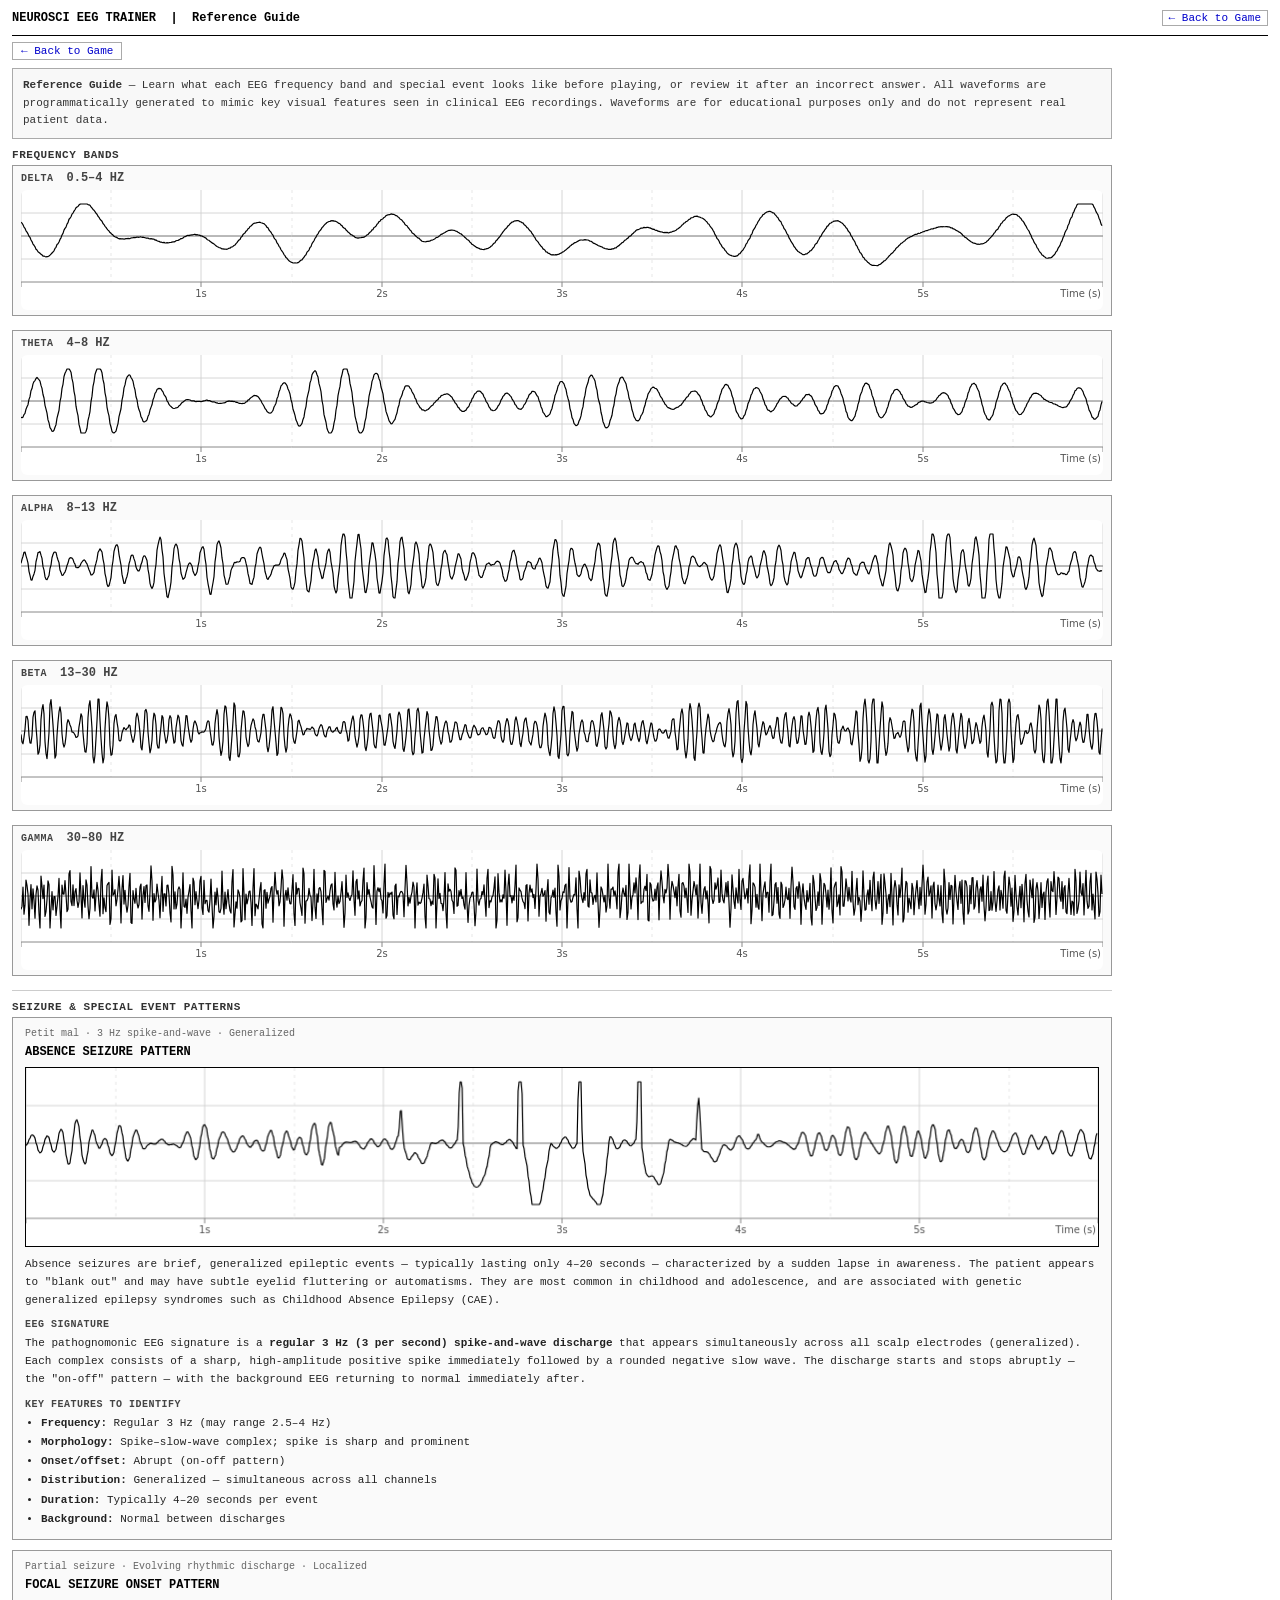
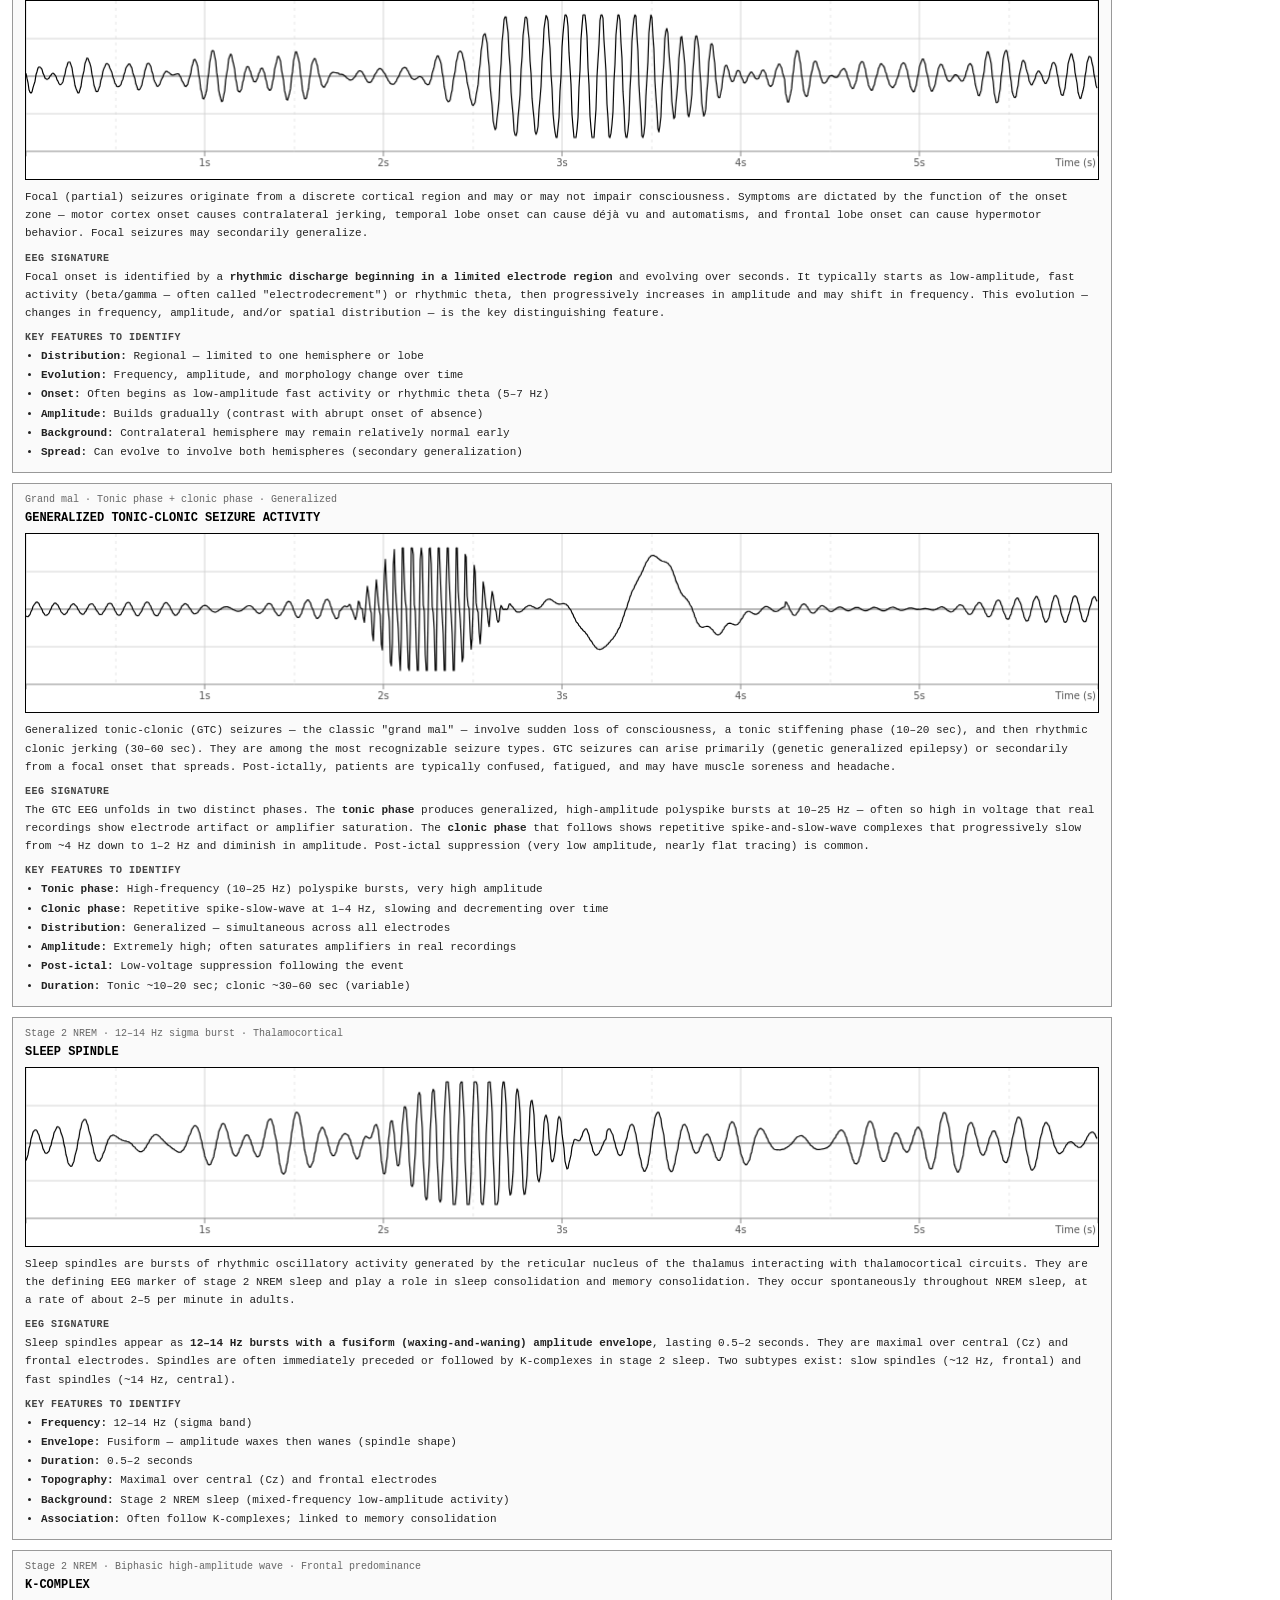
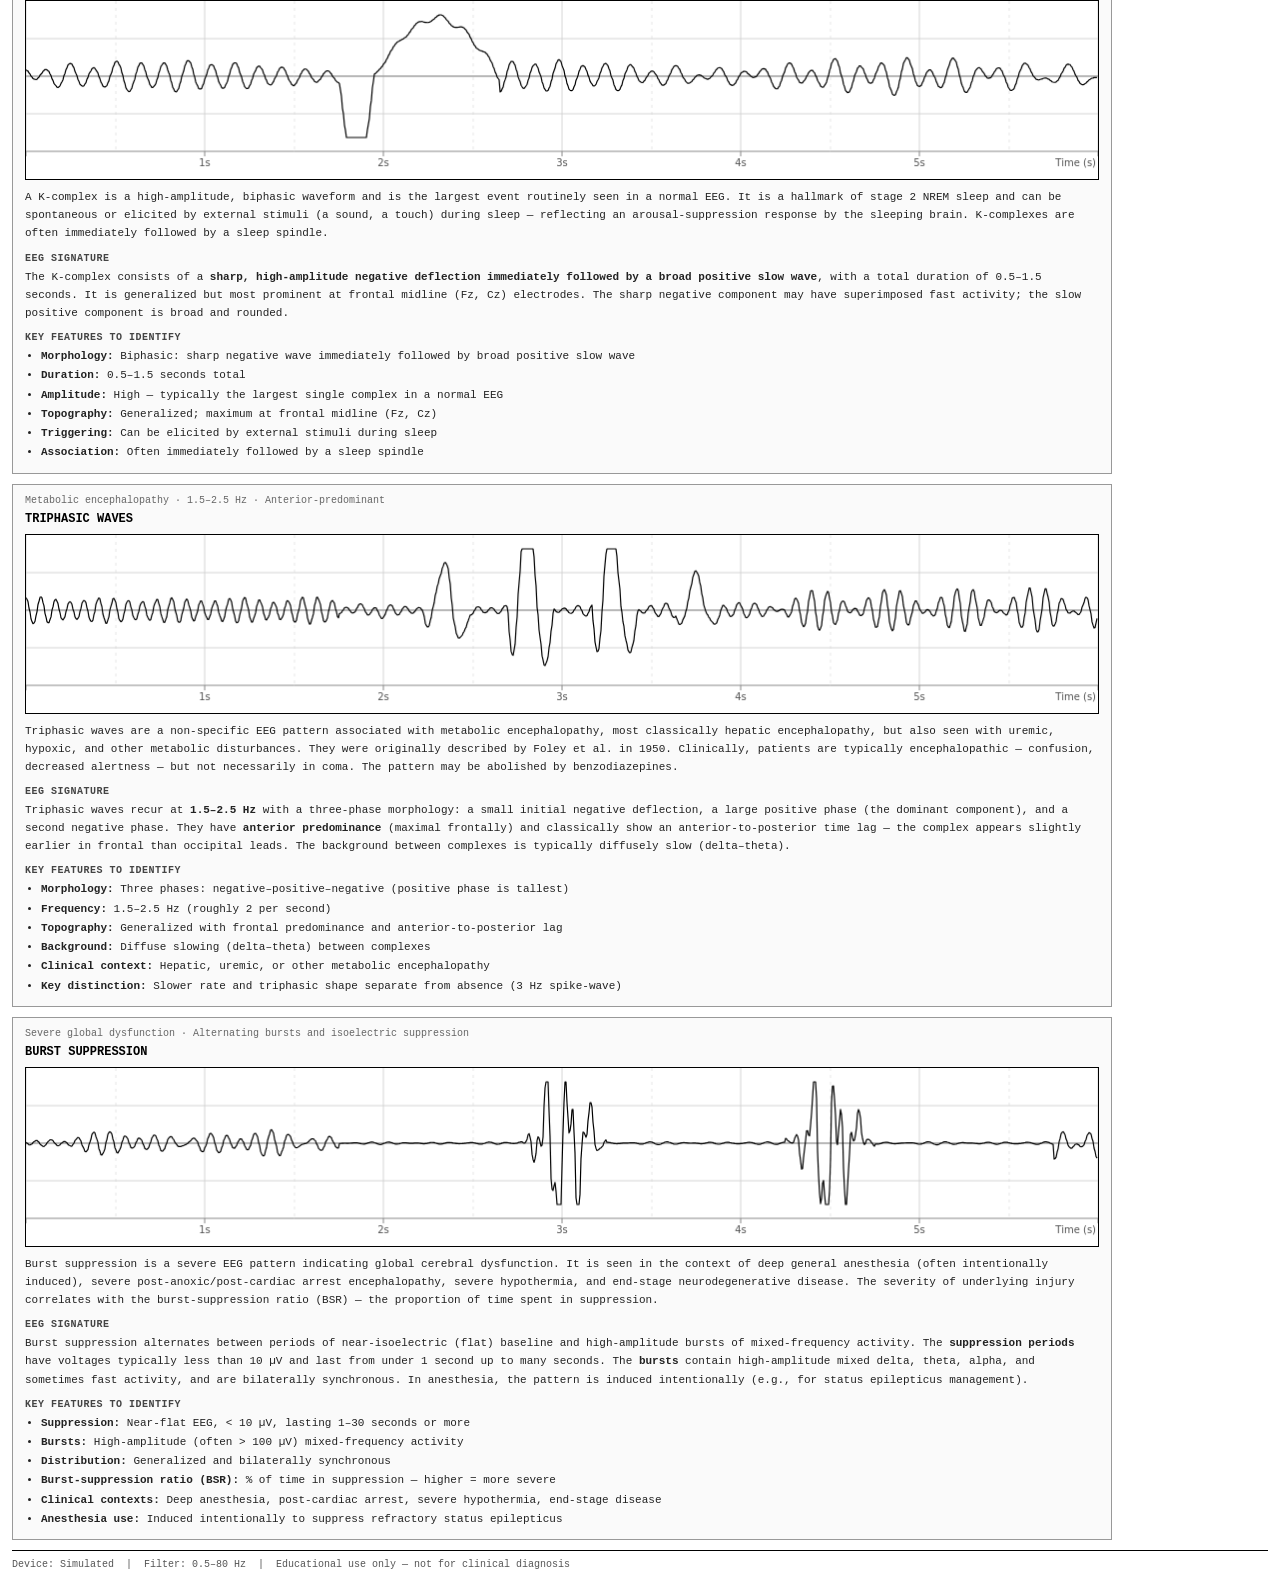
==== commit fe7078a1: "changed the css styling" ====
--- a/guide.html
+++ b/guide.html
@@ -3,87 +3,43 @@
 <head>
   <meta charset="UTF-8" />
   <meta name="viewport" content="width=device-width, initial-scale=1.0" />
-  <link rel="icon" type="image/png" href="favicon.png" />
   <title>EEG Reference Guide</title>
   <link rel="stylesheet" href="style.css" />
-  <style>
-    .guide-intro {
-      background: var(--surface);
-      border: 1px solid var(--border);
-      border-radius: var(--radius-lg);
-      padding: 22px 24px;
-      margin-bottom: 28px;
-      color: var(--text-muted);
-      font-size: 0.92rem;
-      line-height: 1.7;
-    }
-    .guide-intro strong { color: var(--text); }
-
-    .guide-back-btn {
-      display: inline-block;
-      padding: 8px 18px;
-      border: 1px solid var(--border);
-      border-radius: var(--radius);
-      color: var(--text-muted);
-      font-size: 0.88rem;
-      margin-bottom: 24px;
-      transition: border-color 0.15s, color 0.15s;
-    }
-    .guide-back-btn:hover {
-      border-color: var(--green);
-      color: var(--green);
-      text-decoration: none;
-    }
-
-    .section-divider {
-      border: none;
-      border-top: 1px solid var(--border);
-      margin: 8px 0 28px;
-    }
-
-    .band-section-header {
-      font-size: 1.1rem;
-      font-weight: 700;
-      color: var(--blue);
-      margin-bottom: 14px;
-    }
-  </style>
 </head>
 <body>
 
 <header class="site-header">
-  <h1>EEG Frequency Game</h1>
+  <h1>NEUROSCI EEG TRAINER &nbsp;|&nbsp; Reference Guide</h1>
   <nav class="header-nav">
-    <a href="index.html">← Back to Game</a>
+    <a href="index.html">&#8592; Back to Game</a>
   </nav>
 </header>
+<hr>
 
 <main class="main-content">
 
-  <a href="index.html" class="guide-back-btn">← Back to Game</a>
+  <a href="index.html" class="guide-back-btn">&#8592; Back to Game</a>
 
   <div class="guide-intro">
-    <strong>Reference Guide</strong> — Use this page to learn what each EEG frequency band and seizure event looks
-    like before playing, or review it after getting a question wrong. All waveforms below are
-    programmatically generated examples that mimic the key visual features seen in clinical EEG recordings.
+    <strong>Reference Guide</strong> &mdash; Learn what each EEG frequency band and special event looks like before playing, or review it after an incorrect answer.
+    All waveforms are programmatically generated to mimic key visual features seen in clinical EEG recordings.
+    Waveforms are for educational purposes only and do not represent real patient data.
   </div>
 
-  <!-- ── Frequency Bands ─────────────────────────────────────────────── -->
   <div class="band-section-header">Frequency Bands</div>
   <div id="band-examples"></div>
 
   <hr class="section-divider" />
 
-  <!-- ── Seizure Events ─────────────────────────────────────────────── -->
-  <div class="band-section-header" style="color:var(--yellow)">Seizure &amp; Special Event Patterns</div>
-
+  <div class="band-section-header">Seizure &amp; Special Event Patterns</div>
   <div id="guide-container"></div>
 
-  <p style="margin-top:40px;color:var(--text-muted);font-size:0.82rem;text-align:center;">
-    Waveforms are synthetically generated for educational purposes only and do not represent real patient data.
-  </p>
+</main>
 
-</main>
+<hr>
+<span style="font-size:10px;color:#555;">
+  Device: Simulated &nbsp;|&nbsp; Filter: 0.5–80 Hz &nbsp;|&nbsp; Educational use only — not for clinical diagnosis
+</span>
 
 <script src="eeg.js"></script>
 <script src="guide.js"></script>
--- a/style.css
+++ b/style.css
@@ -1,417 +1,393 @@
-/* ── Reset & base ──────────────────────────────────────────────────────── */
+/* ── Reset ─────────────────────────────────────────────────────────────── */
 *, *::before, *::after { box-sizing: border-box; margin: 0; padding: 0; }
 
-:root {
-  --bg:        #0d1117;
-  --surface:   #161b22;
-  --surface2:  #1e2a3a;
-  --border:    #30363d;
-  --text:      #e6edf3;
-  --text-muted:#7d8590;
-  --green:     #00ff88;
-  --green-dim: #00c96a;
-  --blue:      #58a6ff;
-  --yellow:    #e3b341;
-  --red:       #f85149;
-  --purple:    #bc8cff;
-  --radius:    8px;
-  --radius-lg: 14px;
-}
-
-html, body {
-  height: 100%;
-  background: var(--bg);
-  color: var(--text);
-  font-family: 'Segoe UI', system-ui, -apple-system, sans-serif;
-  font-size: 15px;
-  line-height: 1.5;
-}
-
-a { color: var(--blue); text-decoration: none; }
+body {
+  font-family: monospace;
+  font-size: 12px;
+  background: #fff;
+  color: #000;
+  margin: 8px 12px;
+}
+
+a { color: #00c; text-decoration: none; }
 a:hover { text-decoration: underline; }
 
-/* ── Utility ───────────────────────────────────────────────────────────── */
+hr { border: none; border-top: 1px solid #000; margin: 6px 0; }
+
 .hidden { display: none !important; }
 
-/* ── Header ────────────────────────────────────────────────────────────── */
+/* ── Site header ────────────────────────────────────────────────────────── */
 .site-header {
   display: flex;
-  align-items: center;
+  align-items: baseline;
   justify-content: space-between;
-  padding: 14px 24px;
-  background: var(--surface);
-  border-bottom: 1px solid var(--border);
-  position: sticky;
-  top: 0;
-  z-index: 100;
+  padding: 3px 0 4px;
 }
 
 .site-header h1 {
-  font-size: 1.1rem;
-  font-weight: 600;
-  color: var(--green);
+  font-family: monospace;
+  font-size: 12px;
+  font-weight: bold;
+}
+
+.header-stats { display: none; } /* folded into header line */
+
+.header-nav a {
+  font-family: monospace;
+  font-size: 11px;
+  color: #00c;
+  border: 1px solid #aaa;
+  padding: 1px 6px;
+}
+
+.header-nav a:hover { background: #eee; text-decoration: none; }
+
+/* ── Layout ─────────────────────────────────────────────────────────────── */
+.main-content {
+  max-width: 1100px;
+}
+
+/* ── Canvas ─────────────────────────────────────────────────────────────── */
+.canvas-container {
+  margin-bottom: 8px;
+}
+
+.canvas-label {
+  font-size: 10px;
+  text-transform: uppercase;
   letter-spacing: 0.04em;
-}
-
-.header-stats {
-  display: flex;
-  gap: 20px;
-  font-size: 0.88rem;
-  color: var(--text-muted);
-}
-
-.header-stats span strong {
-  color: var(--text);
-  font-weight: 600;
-}
-
-.header-nav a {
-  font-size: 0.88rem;
-  padding: 5px 12px;
-  border: 1px solid var(--border);
-  border-radius: var(--radius);
-  transition: border-color 0.15s, color 0.15s;
-}
-
-.header-nav a:hover {
-  border-color: var(--blue);
-  color: var(--blue);
-  text-decoration: none;
-}
-
-/* ── Main layout ───────────────────────────────────────────────────────── */
-.main-content {
-  max-width: 960px;
-  margin: 0 auto;
-  padding: 32px 24px 64px;
-}
-
-/* ── EEG canvas container ──────────────────────────────────────────────── */
-.canvas-container {
-  background: var(--surface);
-  border: 1px solid var(--border);
-  border-radius: var(--radius-lg);
-  padding: 16px;
-  margin-bottom: 28px;
-}
-
-.canvas-label {
-  font-size: 0.78rem;
-  color: var(--text-muted);
-  letter-spacing: 0.08em;
-  text-transform: uppercase;
-  margin-bottom: 10px;
+  color: #555;
+  margin-bottom: 2px;
 }
 
 #eeg-canvas {
   width: 100%;
-  height: 280px;
+  height: 260px;
   display: block;
-  border-radius: 6px;
-}
-
-/* ── Section card ──────────────────────────────────────────────────────── */
+  border: 1px solid #000;
+}
+
+/* ── Cards ──────────────────────────────────────────────────────────────── */
 .card {
-  background: var(--surface);
-  border: 1px solid var(--border);
-  border-radius: var(--radius-lg);
-  padding: 20px 22px;
-  margin-bottom: 18px;
+  border: 1px solid #999;
+  padding: 5px 8px;
+  margin-bottom: 6px;
+  background: #fafafa;
 }
 
 .card-title {
-  font-size: 0.72rem;
-  letter-spacing: 0.1em;
-  text-transform: uppercase;
-  color: var(--text-muted);
-  margin-bottom: 14px;
-  font-weight: 600;
-}
-
-/* ── Toggle button groups ──────────────────────────────────────────────── */
+  font-size: 10px;
+  text-transform: uppercase;
+  letter-spacing: 0.05em;
+  font-weight: bold;
+  color: #444;
+  margin-bottom: 5px;
+}
+
+/* ── Button groups ──────────────────────────────────────────────────────── */
 .btn-group {
   display: flex;
   flex-wrap: wrap;
-  gap: 10px;
+  gap: 4px;
 }
 
 .btn-toggle {
-  padding: 8px 18px;
-  border-radius: var(--radius);
-  border: 1px solid var(--border);
-  background: transparent;
-  color: var(--text-muted);
+  font-family: monospace;
+  font-size: 11px;
+  padding: 2px 9px;
+  background: #fff;
+  border: 1px solid #888;
   cursor: pointer;
-  font-size: 0.9rem;
-  font-weight: 500;
-  transition: border-color 0.15s, color 0.15s, background 0.15s;
-}
-
-.btn-toggle:hover {
-  border-color: var(--blue);
-  color: var(--text);
-}
+  color: #333;
+}
+
+.btn-toggle:hover { background: #eee; }
 
 .btn-toggle.selected {
-  border-color: var(--green);
-  color: var(--green);
-  background: rgba(0, 255, 136, 0.08);
-}
-
-/* Event buttons */
+  background: #222;
+  color: #fff;
+  border-color: #000;
+}
+
 .btn-event {
-  padding: 8px 18px;
-  border-radius: var(--radius);
-  border: 1px solid var(--border);
-  background: transparent;
-  color: var(--text-muted);
+  font-family: monospace;
+  font-size: 11px;
+  padding: 2px 9px;
+  background: #fff;
+  border: 1px solid #888;
   cursor: pointer;
-  font-size: 0.88rem;
-  font-weight: 500;
-  transition: border-color 0.15s, color 0.15s, background 0.15s;
-}
-
-.btn-event:hover {
-  border-color: var(--yellow);
-  color: var(--text);
-}
+  color: #333;
+}
+
+.btn-event:hover { background: #eee; }
 
 .btn-event.selected {
-  border-color: var(--yellow);
-  color: var(--yellow);
-  background: rgba(227, 179, 65, 0.1);
+  background: #333;
+  color: #fff;
+  border-color: #000;
 }
 
 .btn-event.selected-none {
-  border-color: var(--text-muted);
-  color: var(--text);
-  background: rgba(255,255,255,0.04);
-}
-
-/* ── Submit button ─────────────────────────────────────────────────────── */
+  background: #777;
+  color: #fff;
+  border-color: #555;
+}
+
+/* ── Submit ─────────────────────────────────────────────────────────────── */
 .btn-submit {
-  display: block;
-  width: 100%;
-  max-width: 280px;
-  margin: 24px auto 0;
-  padding: 13px 0;
-  border-radius: var(--radius);
-  border: none;
-  background: var(--green);
-  color: #000;
-  font-size: 1rem;
-  font-weight: 700;
+  font-family: monospace;
+  font-size: 12px;
+  font-weight: bold;
+  padding: 4px 20px;
+  background: #fff;
+  border: 2px solid #000;
   cursor: pointer;
-  letter-spacing: 0.03em;
-  transition: background 0.15s, transform 0.1s;
-}
-
-.btn-submit:hover  { background: var(--green-dim); }
-.btn-submit:active { transform: scale(0.97); }
+  display: inline-block;
+  margin-top: 6px;
+}
+
+.btn-submit:hover { background: #eee; }
 .btn-submit:disabled {
-  background: var(--border);
-  color: var(--text-muted);
+  color: #aaa;
+  border-color: #aaa;
   cursor: not-allowed;
-  transform: none;
-}
-
-/* ── Next Round button ─────────────────────────────────────────────────── */
+  background: #fff;
+}
+
+/* ── Next round button ──────────────────────────────────────────────────── */
 .btn-next {
+  font-family: monospace;
+  font-size: 12px;
+  padding: 3px 12px;
+  background: #fff;
+  border: 1px solid #000;
+  cursor: pointer;
+  margin-top: 8px;
   display: inline-block;
-  padding: 11px 28px;
-  border-radius: var(--radius);
-  border: 1px solid var(--green);
-  background: transparent;
-  color: var(--green);
-  font-size: 0.95rem;
-  font-weight: 600;
-  cursor: pointer;
-  transition: background 0.15s;
-}
-
-.btn-next:hover { background: rgba(0,255,136,0.08); }
-
-/* ── Feedback panel ────────────────────────────────────────────────────── */
+}
+
+.btn-next:hover { background: #eee; }
+
+/* ── Feedback panel ─────────────────────────────────────────────────────── */
 #feedback-panel {
-  background: var(--surface);
-  border: 1px solid var(--border);
-  border-radius: var(--radius-lg);
-  padding: 24px 26px;
-  margin-top: 24px;
-  animation: slideDown 0.22s ease;
-}
-
-@keyframes slideDown {
-  from { opacity: 0; transform: translateY(-8px); }
-  to   { opacity: 1; transform: translateY(0); }
+  border: 1px solid #999;
+  background: #fafafa;
+  padding: 8px 10px;
+  margin-top: 8px;
 }
 
 .feedback-header {
-  display: flex;
-  align-items: center;
-  gap: 10px;
-  margin-bottom: 16px;
-}
-
-.feedback-icon {
-  font-size: 1.6rem;
-  line-height: 1;
-}
+  margin-bottom: 6px;
+}
+
+.feedback-icon { display: none; }
 
 .feedback-headline {
-  font-size: 1.15rem;
-  font-weight: 700;
-}
-
-.feedback-headline.correct { color: var(--green); }
-.feedback-headline.partial { color: var(--yellow); }
-.feedback-headline.wrong   { color: var(--red); }
+  font-family: monospace;
+  font-size: 12px;
+  font-weight: bold;
+  text-transform: uppercase;
+  letter-spacing: 0.05em;
+}
+
+.feedback-headline.correct { color: #006600; }
+.feedback-headline.partial { color: #885500; }
+.feedback-headline.wrong   { color: #cc0000; }
 
 .feedback-detail {
-  color: var(--text-muted);
-  font-size: 0.92rem;
-  margin-bottom: 14px;
+  font-family: monospace;
+  font-size: 11px;
+  color: #222;
+  margin: 5px 0;
   line-height: 1.6;
 }
 
 .feedback-points {
-  font-size: 0.88rem;
-  color: var(--blue);
-  margin-bottom: 18px;
-  font-weight: 600;
-}
-
-/* event guide inside feedback */
+  font-family: monospace;
+  font-size: 11px;
+  font-weight: bold;
+  color: #00c;
+  margin: 4px 0;
+}
+
+/* ── Event guide block (in feedback) ────────────────────────────────────── */
 .event-guide-block {
-  background: var(--surface2);
-  border: 1px solid var(--border);
-  border-radius: var(--radius);
-  padding: 16px;
-  margin-top: 14px;
+  border: 1px solid #aaa;
+  padding: 8px;
+  margin-top: 8px;
+  background: #fff;
 }
 
 .event-guide-block h3 {
-  font-size: 0.85rem;
-  text-transform: uppercase;
-  letter-spacing: 0.08em;
-  color: var(--yellow);
-  margin-bottom: 10px;
+  font-family: monospace;
+  font-size: 10px;
+  text-transform: uppercase;
+  letter-spacing: 0.06em;
+  font-weight: bold;
+  color: #555;
+  margin-bottom: 6px;
 }
 
 .event-guide-block canvas {
   width: 100%;
   height: 130px;
   display: block;
-  border-radius: 4px;
+  border: 1px solid #bbb;
+  margin-bottom: 6px;
+}
+
+.event-guide-block p {
+  font-family: monospace;
+  font-size: 11px;
+  color: #333;
+  line-height: 1.6;
+  margin-bottom: 5px;
+}
+
+.event-guide-block ul {
+  padding-left: 16px;
+  font-family: monospace;
+  font-size: 11px;
+  color: #333;
+  line-height: 1.7;
+  margin-top: 4px;
+}
+
+/* ── Game over ──────────────────────────────────────────────────────────── */
+#game-over {
+  border: 1px solid #999;
+  padding: 24px;
+  margin-top: 16px;
+  text-align: center;
+  background: #fafafa;
+}
+
+#game-over h2 {
+  font-family: monospace;
+  font-size: 13px;
+  font-weight: bold;
+  text-transform: uppercase;
   margin-bottom: 10px;
 }
 
-.event-guide-block p {
-  font-size: 0.88rem;
-  color: var(--text-muted);
-  line-height: 1.65;
-}
-
-.event-guide-block ul {
-  margin-top: 8px;
-  padding-left: 18px;
-  font-size: 0.86rem;
-  color: var(--text-muted);
-  line-height: 1.7;
-}
-
-/* ── Score summary (end of game) ───────────────────────────────────────── */
-#game-over {
-  text-align: center;
-  padding: 48px 24px;
-}
-
-#game-over h2 {
-  font-size: 2rem;
-  color: var(--green);
+#game-over .final-score {
+  font-family: monospace;
+  font-size: 48px;
+  font-weight: bold;
+  margin: 10px 0;
+}
+
+#game-over .score-label {
+  font-family: monospace;
+  font-size: 11px;
+  color: #444;
+  margin-bottom: 14px;
+}
+
+/* ── Guide page ─────────────────────────────────────────────────────────── */
+.guide-section {
+  border: 1px solid #999;
+  padding: 10px 12px;
   margin-bottom: 10px;
-}
-
-#game-over .final-score {
-  font-size: 3.5rem;
-  font-weight: 800;
-  color: var(--text);
-  margin: 16px 0;
-}
-
-#game-over .score-label {
-  color: var(--text-muted);
-  margin-bottom: 28px;
-}
-
-#game-over .btn-submit {
-  margin: 0 auto;
-}
-
-/* ── Guide page ────────────────────────────────────────────────────────── */
-.guide-section {
-  background: var(--surface);
-  border: 1px solid var(--border);
-  border-radius: var(--radius-lg);
-  padding: 28px 28px 32px;
-  margin-bottom: 28px;
+  background: #fafafa;
 }
 
 .guide-section h2 {
-  font-size: 1.25rem;
-  font-weight: 700;
-  color: var(--yellow);
-  margin-bottom: 6px;
+  font-family: monospace;
+  font-size: 12px;
+  font-weight: bold;
+  text-transform: uppercase;
+  margin-bottom: 4px;
 }
 
 .guide-subtitle {
-  font-size: 0.82rem;
-  color: var(--text-muted);
-  letter-spacing: 0.06em;
-  text-transform: uppercase;
-  margin-bottom: 16px;
+  font-family: monospace;
+  font-size: 10px;
+  color: #666;
+  margin-bottom: 6px;
 }
 
 .guide-canvas-wrap {
-  margin-bottom: 18px;
+  margin: 8px 0;
 }
 
 .guide-canvas-wrap canvas {
   width: 100%;
-  height: 200px;
+  height: 180px;
   display: block;
-  border-radius: 6px;
+  border: 1px solid #000;
 }
 
 .guide-section p {
-  color: var(--text-muted);
-  font-size: 0.92rem;
-  line-height: 1.7;
-  margin-bottom: 12px;
+  font-family: monospace;
+  font-size: 11px;
+  color: #222;
+  line-height: 1.65;
+  margin-bottom: 6px;
 }
 
 .guide-section h3 {
-  font-size: 0.82rem;
-  text-transform: uppercase;
-  letter-spacing: 0.08em;
-  color: var(--blue);
+  font-family: monospace;
+  font-size: 10px;
+  text-transform: uppercase;
+  letter-spacing: 0.05em;
+  font-weight: bold;
+  color: #444;
+  margin: 10px 0 4px;
+}
+
+.guide-section ul {
+  padding-left: 16px;
+  font-family: monospace;
+  font-size: 11px;
+  color: #222;
+  line-height: 1.75;
+}
+
+.guide-section ul li strong { font-weight: bold; }
+
+/* ── Misc ───────────────────────────────────────────────────────────────── */
+.band-section-header {
+  font-family: monospace;
+  font-size: 11px;
+  font-weight: bold;
+  text-transform: uppercase;
+  letter-spacing: 0.05em;
+  margin: 10px 0 4px;
+  color: #333;
+}
+
+.guide-back-btn {
+  font-family: monospace;
+  font-size: 11px;
+  color: #00c;
+  border: 1px solid #aaa;
+  padding: 2px 8px;
+  display: inline-block;
   margin-bottom: 8px;
-  margin-top: 18px;
-}
-
-.guide-section ul {
-  padding-left: 20px;
-  font-size: 0.9rem;
-  color: var(--text-muted);
-  line-height: 1.75;
-}
-
-.guide-section ul li strong { color: var(--text); }
-
-/* ── Responsive tweaks ─────────────────────────────────────────────────── */
+  background: #fff;
+}
+
+.guide-back-btn:hover { background: #eee; text-decoration: none; }
+
+.guide-intro {
+  border: 1px solid #aaa;
+  background: #f8f8f8;
+  padding: 8px 10px;
+  font-family: monospace;
+  font-size: 11px;
+  color: #333;
+  line-height: 1.6;
+  margin-bottom: 10px;
+}
+
+.section-divider {
+  border: none;
+  border-top: 1px solid #ccc;
+  margin: 10px 0;
+}
+
 @media (max-width: 600px) {
-  .site-header { padding: 12px 16px; flex-wrap: wrap; gap: 8px; }
-  .main-content { padding: 20px 14px 48px; }
-  .btn-group { gap: 8px; }
-  .btn-toggle, .btn-event { padding: 7px 14px; font-size: 0.85rem; }
-}
+  body { margin: 4px 6px; }
+  .btn-toggle, .btn-event { font-size: 10px; padding: 2px 6px; }
+}
